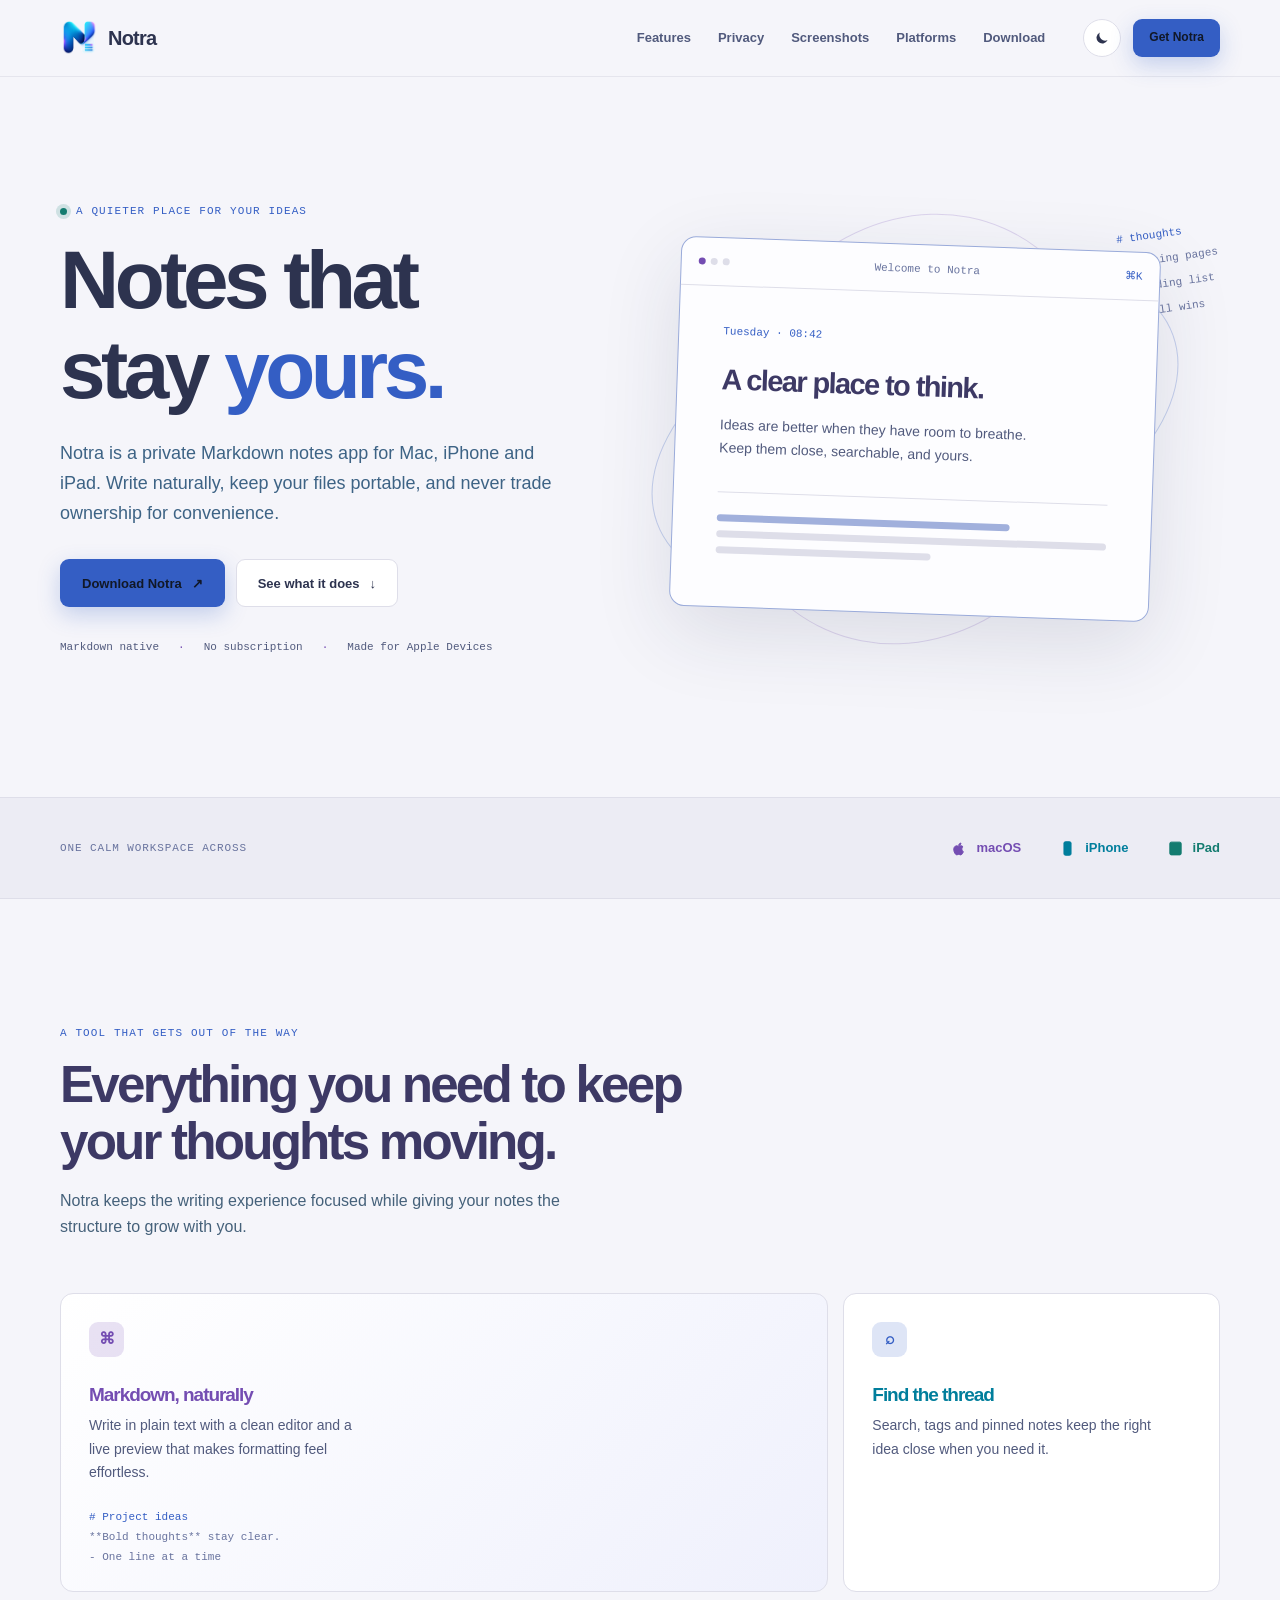
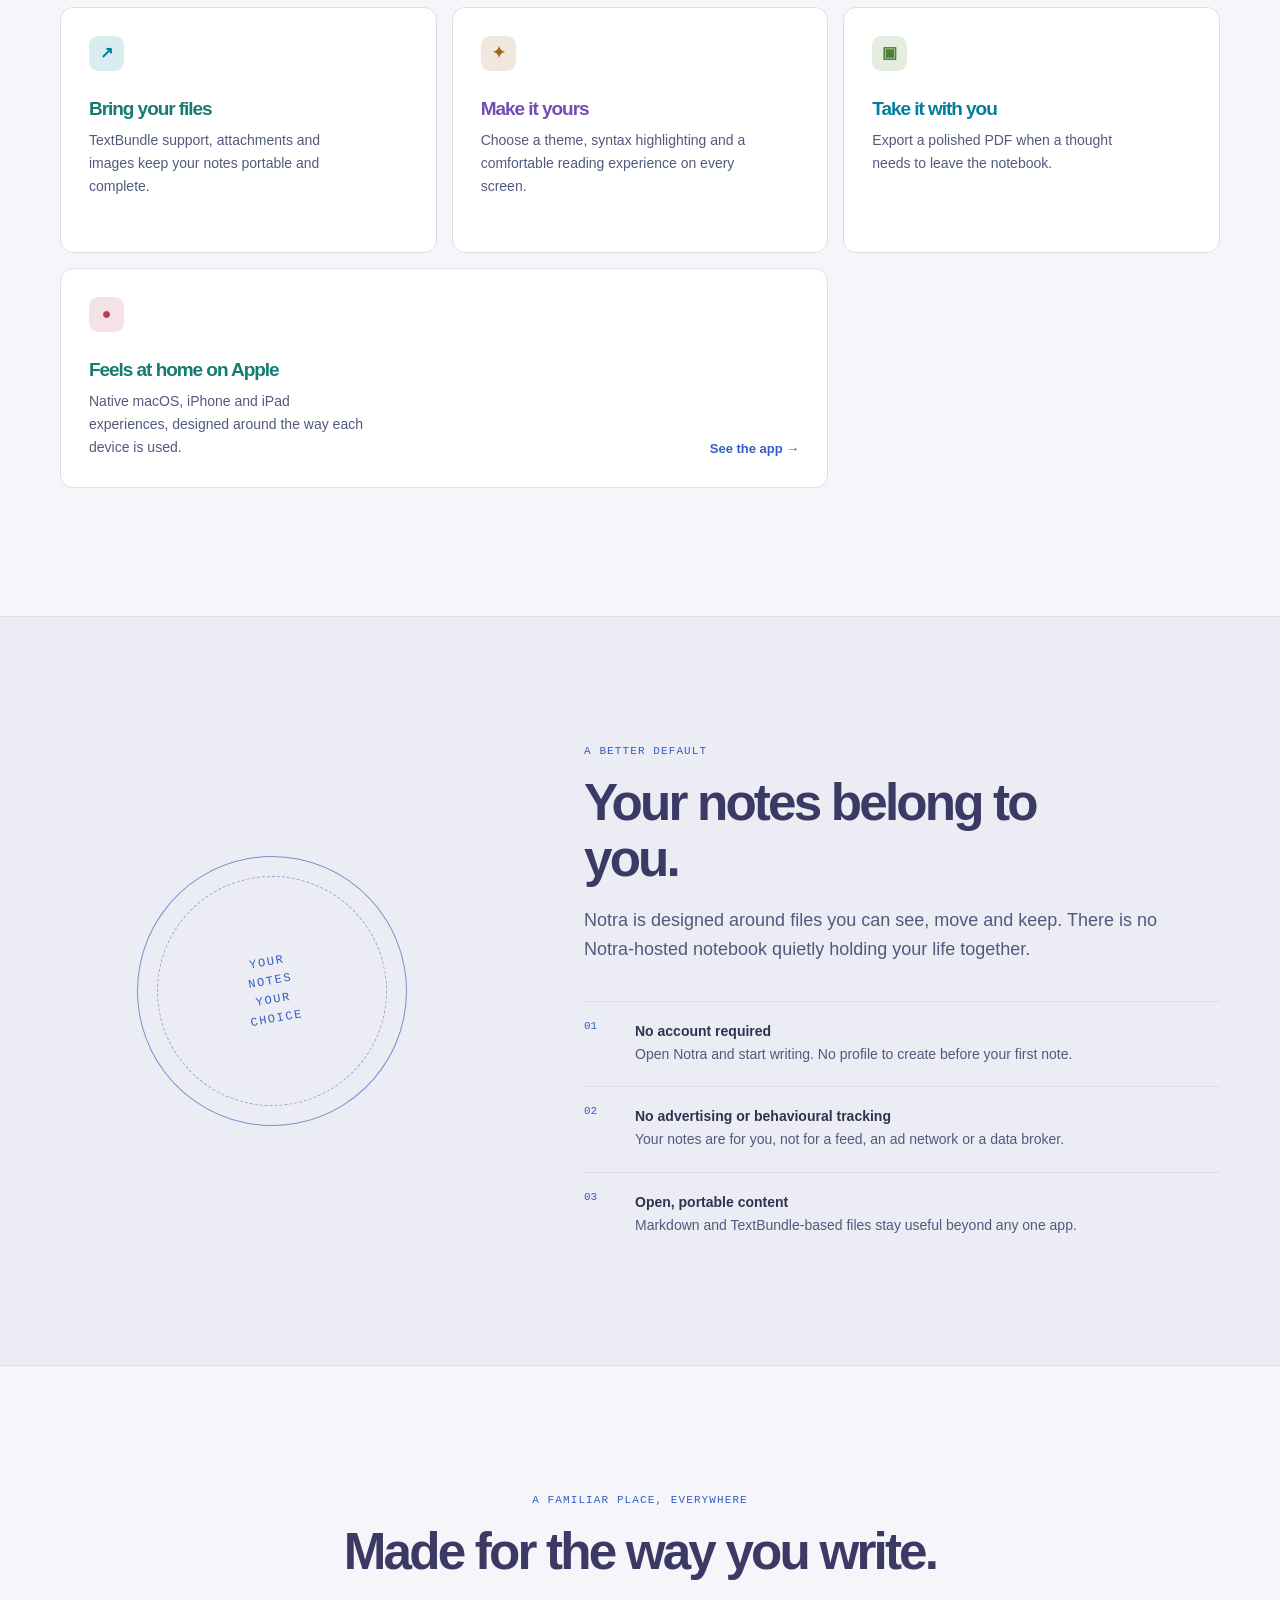
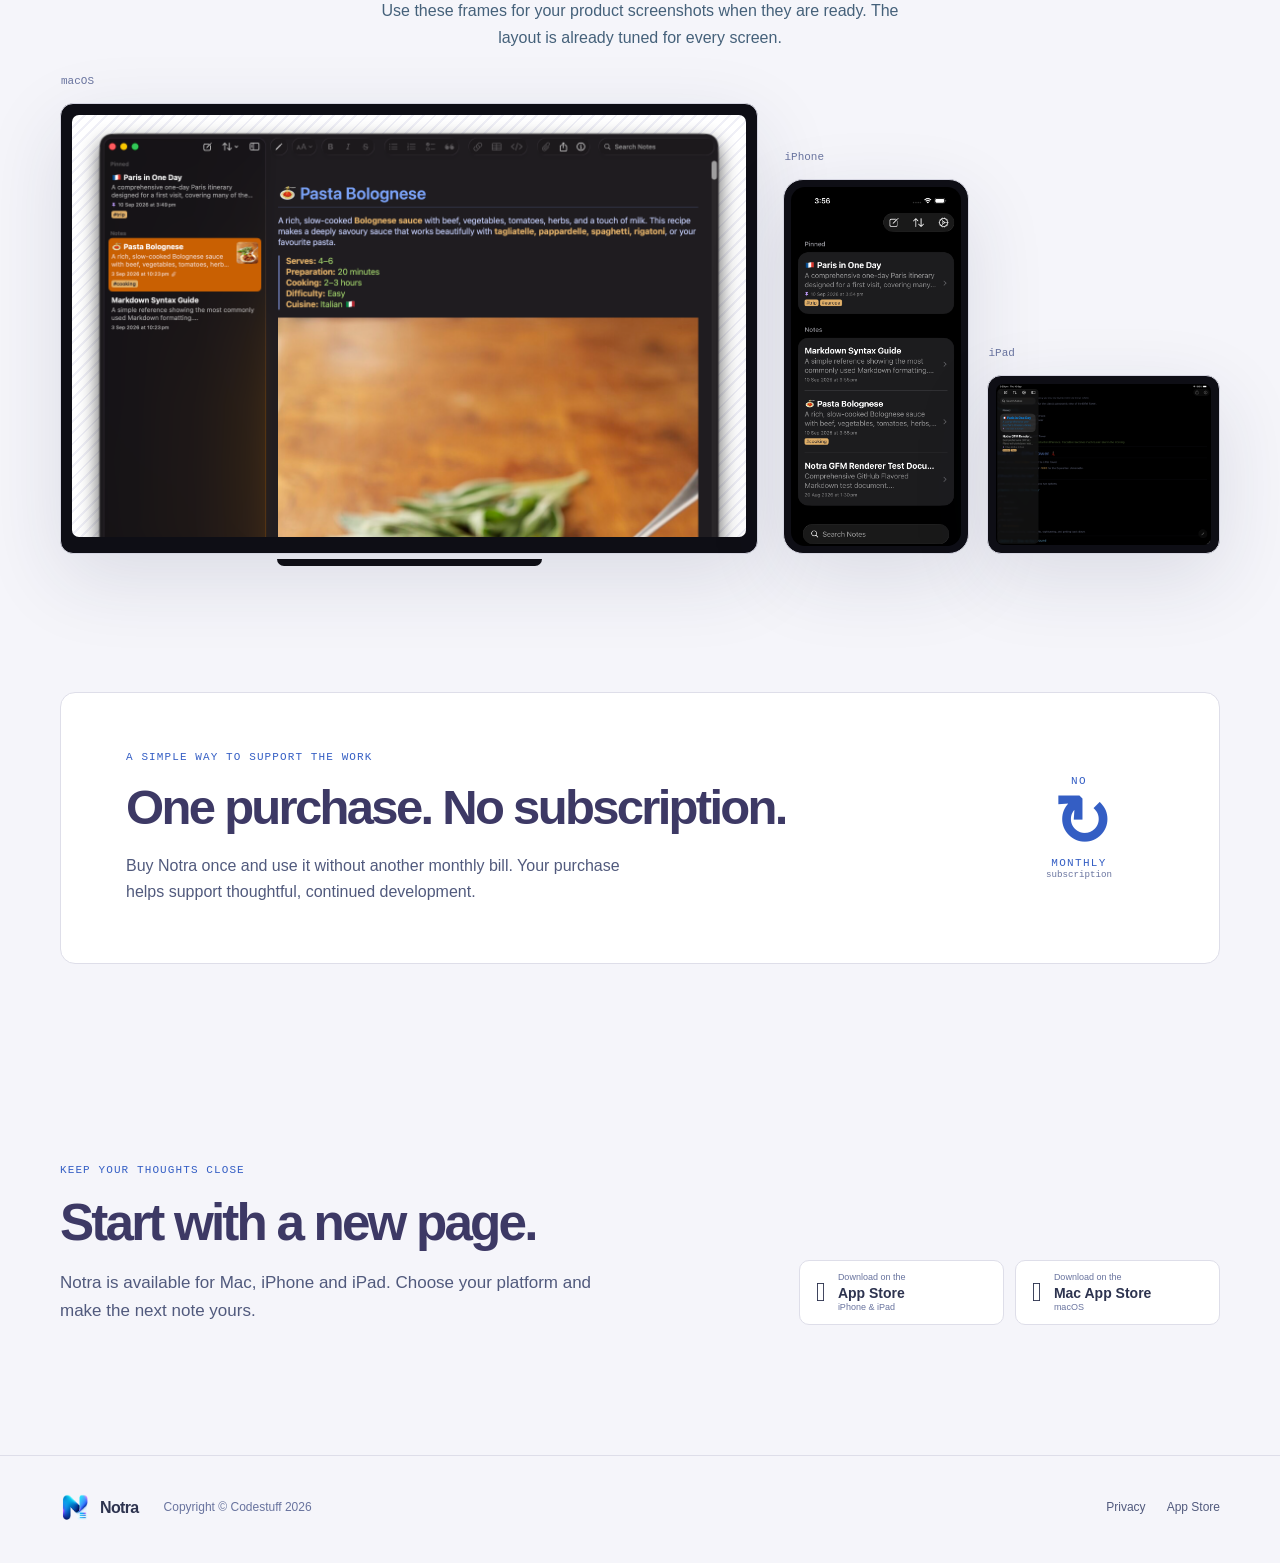
==== docs/index.html @ 9e686428 "docs: rename landing page directory to docs - move the static landing page from notra-app-landing-pa" ====
<!doctype html>
<html lang="en" data-theme="dark">
<head>
  <meta charset="utf-8">
  <meta name="viewport" content="width=device-width, initial-scale=1">
  <meta name="description" content="Notra is a private Markdown notes app for Mac, iPhone and iPad. Your notes stay yours.">
  <meta name="theme-color" content="#16161f">
  <title>Notra — Notes that stay yours</title>
  <script>
    (() => {
      const savedTheme = localStorage.getItem('notra-theme');
      const systemTheme = window.matchMedia('(prefers-color-scheme: light)').matches ? 'light' : 'dark';
      document.documentElement.dataset.theme = savedTheme || systemTheme;
    })();
  </script>
  <link rel="stylesheet" href="styles.css">
</head>
<body>
  <a class="skip-link" href="#main-content">Skip to content</a>
  <header class="site-header">
    <div class="container header-inner">
      <a class="brand" href="#top" aria-label="Notra home">
        <img src="assets/icons/notra-logo.png" alt="" width="38" height="38">
        <span>Notra</span>
      </a>
      <nav class="desktop-nav" aria-label="Primary navigation">
        <a href="#features">Features</a>
        <a href="#privacy">Privacy</a>
        <a href="#screenshots">Screenshots</a>
        <a href="#platforms">Platforms</a>
        <a href="#download">Download</a>
      </nav>
      <div class="header-actions">
        <button class="theme-toggle" type="button" aria-label="Switch to light theme" aria-pressed="false">
          <svg class="theme-icon sun-icon" aria-hidden="true" viewBox="0 0 24 24"><circle cx="12" cy="12" r="4"></circle><path d="M12 2v2m0 16v2M4.93 4.93l1.42 1.42m11.3 11.3 1.42 1.42M2 12h2m16 0h2M4.93 19.07l1.42-1.42m11.3-11.3 1.42-1.42"></path></svg>
          <svg class="theme-icon moon-icon" aria-hidden="true" viewBox="0 0 24 24"><path d="M20.4 15.1A8.7 8.7 0 0 1 8.9 3.6 8.7 8.7 0 1 0 20.4 15.1Z"></path></svg>
          <span class="sr-only">Theme</span>
        </button>
        <a class="button button-small button-primary header-download" href="#download">Get Notra</a>
        <button class="menu-toggle" type="button" aria-label="Open navigation" aria-expanded="false" aria-controls="mobile-nav"><span></span><span></span><span></span></button>
      </div>
    </div>
    <nav id="mobile-nav" class="mobile-nav" aria-label="Mobile navigation" hidden>
      <a href="#features">Features</a><a href="#privacy">Privacy</a><a href="#screenshots">Screenshots</a><a href="#platforms">Platforms</a><a href="#download">Download</a>
    </nav>
  </header>

  <main id="main-content">
    <section id="top" class="hero section-shell">
      <div class="container hero-grid">
        <div class="hero-copy">
          <p class="eyebrow"><span class="eyebrow-dot"></span> A quieter place for your ideas</p>
          <h1>Notes that stay <span class="accent-text">yours.</span></h1>
          <p class="hero-lede">Notra is a private Markdown notes app for Mac, iPhone and iPad. Write naturally, keep your files portable, and never trade ownership for convenience.</p>
          <div class="hero-actions">
            <a class="button button-primary" href="#download">Download Notra <span aria-hidden="true">↗</span></a>
            <a class="button button-quiet" href="#features">See what it does <span aria-hidden="true">↓</span></a>
          </div>
          <div class="hero-meta" aria-label="Notra highlights"><span><strong>Markdown native</strong></span><span><strong>No subscription</strong></span><span><strong>Made for Apple Devices</strong></span></div>
        </div>
        <div class="hero-art" aria-label="Notra app preview illustration" role="img">
          <div class="code-rail"><span># thoughts</span><span>- morning pages</span><span>- reading list</span><span>- small wins</span></div>
          <div class="note-window">
            <div class="window-bar"><span class="window-dots"><i></i><i></i><i></i></span><span class="window-title">Welcome to Notra</span><span class="window-action">⌘K</span></div>
            <div class="note-body"><p class="note-kicker">Tuesday · 08:42</p><h2>A clear place to think.</h2><p>Ideas are better when they have room to breathe. Keep them close, searchable, and yours.</p><div class="note-rule"></div><div class="note-lines"><span></span><span></span><span></span></div></div>
          </div>
          <div class="hero-orbit orbit-one"></div><div class="hero-orbit orbit-two"></div>
        </div>
      </div>
    </section>

    <section id="platforms" class="platform-strip">
      <div class="container platform-inner"><p>One calm workspace across</p><div class="platforms-list"><span><svg aria-hidden="true" viewBox="0 0 24 24"><path d="M16.7 12.8c0-2 1.6-3 1.7-3.1a3.8 3.8 0 0 0-3-1.6c-1.3-.1-2.5.8-3.2.8-.7 0-1.7-.8-2.8-.8A4.2 4.2 0 0 0 6 10.3c-1.5 2.6-.4 6.5 1 8.6.7 1 1.5 2.1 2.6 2.1 1 0 1.4-.7 2.7-.7s1.7.7 2.8.7c1.2 0 1.9-1 2.6-2.1.8-1.2 1.2-2.4 1.2-2.5-.1 0-2.2-.9-2.2-3.6ZM14.6 6.7a3.3 3.3 0 0 0 .8-2.4 3.5 3.5 0 0 0-2.3 1.2c-.5.6-.9 1.5-.8 2.4.9.1 1.8-.4 2.3-1.2Z"></path></svg> macOS</span><span><svg aria-hidden="true" viewBox="0 0 24 24"><rect x="7" y="2.5" width="10" height="19" rx="2"></rect><path d="M10 18.5h4"></path></svg> iPhone</span><span><svg aria-hidden="true" viewBox="0 0 24 24"><rect x="4" y="3" width="16" height="18" rx="2"></rect><path d="M10 18.2h4"></path></svg> iPad</span></div></div>
    </section>

    <section id="features" class="section-shell features-section"><div class="container"><div class="section-heading"><p class="eyebrow">A tool that gets out of the way</p><h2>Everything you need to keep your thoughts moving.</h2><p>Notra keeps the writing experience focused while giving your notes the structure to grow with you.</p></div><div class="feature-grid">
      <article class="feature-card feature-card-large"><div class="feature-icon icon-violet">⌘</div><h3>Markdown, naturally</h3><p>Write in plain text with a clean editor and a live preview that makes formatting feel effortless.</p><div class="mini-markdown"><span># Project ideas</span><span>**Bold thoughts** stay clear.</span><span>- One line at a time</span></div></article>
      <article class="feature-card"><div class="feature-icon icon-blue">⌕</div><h3>Find the thread</h3><p>Search, tags and pinned notes keep the right idea close when you need it.</p></article>
      <article class="feature-card"><div class="feature-icon icon-cyan">↗</div><h3>Bring your files</h3><p>TextBundle support, attachments and images keep your notes portable and complete.</p></article>
      <article class="feature-card"><div class="feature-icon icon-amber">✦</div><h3>Make it yours</h3><p>Choose a theme, syntax highlighting and a comfortable reading experience on every screen.</p></article>
      <article class="feature-card"><div class="feature-icon icon-green">▣</div><h3>Take it with you</h3><p>Export a polished PDF when a thought needs to leave the notebook.</p></article>
      <article class="feature-card feature-card-wide"><div><div class="feature-icon icon-pink">●</div><h3>Feels at home on Apple</h3><p>Native macOS, iPhone and iPad experiences, designed around the way each device is used.</p></div><a href="#screenshots" class="text-link">See the app <span aria-hidden="true">→</span></a></article>
    </div></div></section>

    <section id="privacy" class="section-shell privacy-section"><div class="container privacy-grid"><div class="privacy-seal" aria-hidden="true"><div class="seal-ring"></div><span>YOUR<br>NOTES<br>YOUR<br>CHOICE</span></div><div class="privacy-copy"><p class="eyebrow">A better default</p><h2>Your notes belong to you.</h2><p class="privacy-lede">Notra is designed around files you can see, move and keep. There is no Notra-hosted notebook quietly holding your life together.</p><div class="privacy-points"><div><span>01</span><p><strong>No account required</strong><br>Open Notra and start writing. No profile to create before your first note.</p></div><div><span>02</span><p><strong>No advertising or behavioural tracking</strong><br>Your notes are for you, not for a feed, an ad network or a data broker.</p></div><div><span>03</span><p><strong>Open, portable content</strong><br>Markdown and TextBundle-based files stay useful beyond any one app.</p></div></div></div></div></section>

    <section id="screenshots" class="section-shell screenshots-section"><div class="container"><div class="section-heading screenshots-heading"><p class="eyebrow">A familiar place, everywhere</p><h2>Made for the way you write.</h2><p>Use these frames for your product screenshots when they are ready. The layout is already tuned for every screen.</p></div><div class="device-showcase"><div class="device-frame mac-frame"><div class="device-label">macOS</div><div class="device-screen screenshot-placeholder"><img src="assets/screenshots/notra-macos.png" alt="Notra on macOS" onerror="this.hidden=true; this.nextElementSibling.hidden=false"><div class="placeholder-content"><span class="placeholder-window">⌘</span><strong>macOS screenshot</strong><small>Drop <code>notra-macos.png</code> into<br><code>assets/screenshots/</code></small></div></div><div class="device-base"></div></div><div class="mobile-devices"><div class="device-frame phone-frame"><div class="device-label">iPhone</div><div class="device-screen screenshot-placeholder"><img src="assets/screenshots/notra-iphone.png" alt="Notra on iPhone" onerror="this.hidden=true; this.nextElementSibling.hidden=false"><div class="placeholder-content"><span class="placeholder-window">N</span><strong>iPhone screenshot</strong><small>Drop the image into<br><code>assets/screenshots/</code></small></div></div></div><div class="device-frame tablet-frame"><div class="device-label">iPad</div><div class="device-screen screenshot-placeholder"><img src="assets/screenshots/notra-ipad.png" alt="Notra on iPad" onerror="this.hidden=true; this.nextElementSibling.hidden=false"><div class="placeholder-content"><span class="placeholder-window">N</span><strong>iPad screenshot</strong><small>Drop the image into<br><code>assets/screenshots/</code></small></div></div></div></div></div></div></section>

    <section class="section-shell pricing-section"><div class="container pricing-card"><div><p class="eyebrow">A simple way to support the work</p><h2>One purchase. No subscription.</h2><p>Buy Notra once and use it without another monthly bill. Your purchase helps support thoughtful, continued development.</p></div><div class="price-mark"><span>NO</span><strong>↻</strong><span>MONTHLY</span><small>subscription</small></div></div></section>

    <section id="download" class="section-shell download-section"><div class="container download-inner"><div class="download-copy"><p class="eyebrow">Keep your thoughts close</p><h2>Start with a new page.</h2><p>Notra is available for Mac, iPhone and iPad. Choose your platform and make the next note yours.</p></div><div class="store-buttons"><a class="store-button" href="IOS_APP_STORE_URL" aria-label="Download Notra for iPhone and iPad"><span class="store-glyph"></span><span><small>Download on the</small><strong>App Store</strong><em>iPhone &amp; iPad</em></span></a><a class="store-button" href="MAC_APP_STORE_URL" aria-label="Download Notra for Mac"><span class="store-glyph"></span><span><small>Download on the</small><strong>Mac App Store</strong><em>macOS</em></span></a></div></div></section>
  </main>
  <footer class="site-footer"><div class="container footer-inner"><a class="brand" href="#top"><img src="assets/icons/notra-logo.png" alt="" width="30" height="30"><span>Notra</span></a><p>Copyright © Codestuff 2026</p><div class="footer-links"><a href="privacy.html">Privacy</a><a href="IOS_APP_STORE_URL">App Store</a></div></div></footer>
  <script src="script.js"></script>
</body>
</html>
---- docs/styles.css ----
:root { color-scheme: dark; --bg: #16161f; --bg-deep: #101018; --surface: #1d1d29; --surface-raised: #242433; --text: #c0caf5; --muted: #a9b1d6; --faint: #565f89; --border: #323245; --accent: #7aa2f7; --accent-strong: #bb9af7; --accent-soft: #242b46; --cyan: #7dcfff; --teal: #73daca; --green: #9ece6a; --amber: #e0af68; --pink: #f7768e; --orange: #ff9e64; --shadow: 0 24px 80px rgba(0,0,0,.25); --max: 1160px; }
[data-theme="light"] { color-scheme: light; --bg: #f5f5fa; --bg-deep: #ececf4; --surface: #fff; --surface-raised: #f0f0f7; --text: #2d334f; --muted: #515a7d; --faint: #68739e; --border: #dedee9; --accent: #345ec4; --accent-strong: #744db2; --accent-soft: #e8eafb; --cyan: #007e9c; --teal: #147c70; --green: #4f7f31; --amber: #9b6718; --pink: #ba3d5c; --orange: #b25c20; --shadow: 0 24px 80px rgba(35,38,70,.12); }
* { box-sizing: border-box; } html { scroll-behavior: smooth; } body { margin: 0; background: var(--bg); color: var(--text); font: 16px/1.65 Manrope, -apple-system, BlinkMacSystemFont, "Segoe UI", sans-serif; } a { color: inherit; text-decoration: none; } button, a { -webkit-tap-highlight-color: transparent; } button { font: inherit; } .container { width: min(100% - 48px, var(--max)); margin-inline: auto; } .sr-only { position: absolute; width: 1px; height: 1px; padding: 0; margin: -1px; overflow: hidden; clip: rect(0,0,0,0); white-space: nowrap; border: 0; } .skip-link { position: fixed; left: 16px; top: 12px; transform: translateY(-150%); z-index: 20; padding: 8px 14px; border-radius: 8px; background: var(--text); color: var(--bg); } .skip-link:focus { transform: none; }
.site-header { position: sticky; top: 0; z-index: 10; border-bottom: 1px solid color-mix(in srgb, var(--border) 70%, transparent); background: color-mix(in srgb, var(--bg) 88%, transparent); backdrop-filter: blur(18px); } .header-inner { min-height: 76px; display: flex; align-items: center; gap: 38px; } .brand { display: inline-flex; align-items: center; gap: 10px; font-size: 20px; font-weight: 800; letter-spacing: -.04em; } .brand img { object-fit: contain; border-radius: 10px; } .desktop-nav { display: flex; align-items: center; gap: 27px; margin-left: auto; color: var(--muted); font-size: 13px; font-weight: 600; } .desktop-nav a, .footer-links a { transition: color .2s ease; } .desktop-nav a:hover, .footer-links a:hover, .text-link:hover { color: var(--accent); } .header-actions { display: flex; align-items: center; gap: 12px; } .theme-toggle { width: 38px; height: 38px; display: grid; place-items: center; border: 1px solid var(--border); border-radius: 50%; background: var(--surface); color: var(--text); cursor: pointer; } .theme-icon { width: 16px; height: 16px; fill: none; stroke: currentColor; stroke-width: 1.8; } .moon-icon { display: none; fill: currentColor; stroke: none; } [data-theme="light"] .sun-icon { display: none; } [data-theme="light"] .moon-icon { display: block; } .button { display: inline-flex; justify-content: center; align-items: center; gap: 10px; min-height: 48px; padding: 0 21px; border: 1px solid transparent; border-radius: 9px; font-size: 13px; font-weight: 800; transition: transform .2s ease, background .2s ease, border-color .2s ease; } .button:hover { transform: translateY(-2px); } .button-primary { background: var(--accent); color: #111827; box-shadow: 0 8px 22px color-mix(in srgb, var(--accent) 25%, transparent); } .button-primary:hover { background: color-mix(in srgb, var(--accent) 84%, white); } .button-quiet { border-color: var(--border); color: var(--text); background: var(--surface); } .button-small { min-height: 38px; padding-inline: 15px; font-size: 12px; } .menu-toggle { display: none; width: 38px; height: 38px; padding: 8px; border: 1px solid var(--border); border-radius: 8px; background: var(--surface); color: var(--text); } .menu-toggle span { display: block; height: 1px; margin: 4px 0; background: currentColor; }
.section-shell { padding: 128px 0; } .hero { padding-top: 112px; overflow: hidden; } .hero-grid { display: grid; grid-template-columns: .9fr 1.1fr; gap: 52px; align-items: center; } .eyebrow { display: flex; align-items: center; gap: 9px; margin: 0 0 17px; color: var(--accent); font: 500 11px/1.2 "DM Mono", monospace; letter-spacing: .1em; text-transform: uppercase; } .eyebrow-dot { width: 7px; height: 7px; border-radius: 50%; background: var(--teal); box-shadow: 0 0 0 4px color-mix(in srgb, var(--teal) 17%, transparent); } h1, h2, h3, p { margin-top: 0; } h1, h2, h3 { letter-spacing: -.055em; line-height: 1.1; } h1 { max-width: 590px; margin-bottom: 24px; color: var(--text); font-size: clamp(50px, 6.4vw, 84px); font-weight: 800; } h2 { margin-bottom: 18px; color: color-mix(in srgb, var(--text) 78%, var(--accent-strong)); font-size: clamp(34px, 4vw, 56px); font-weight: 800; } h3 { margin-bottom: 9px; color: var(--text); font-size: 19px; } .accent-text { color: var(--accent); } .hero-lede { max-width: 550px; margin-bottom: 31px; color: color-mix(in srgb, var(--muted) 75%, var(--cyan)); font-size: 18px; } .hero-actions { display: flex; flex-wrap: wrap; gap: 11px; } .hero-meta { display: flex; flex-wrap: wrap; gap: 19px; margin-top: 34px; color: var(--faint); font: 11px "DM Mono", monospace; } .hero-meta span:not(:last-child)::after { content: "·"; margin-left: 19px; color: var(--accent-strong); } .hero-meta strong { color: var(--muted); font-weight: 500; }
.hero-art { min-height: 480px; position: relative; display: grid; place-items: center; } .note-window { position: relative; z-index: 2; width: min(100%, 480px); border: 1px solid color-mix(in srgb, var(--accent) 40%, var(--border)); border-radius: 15px; background: color-mix(in srgb, var(--surface) 92%, var(--accent-soft)); box-shadow: var(--shadow); transform: rotate(2deg); } .window-bar { height: 48px; display: flex; align-items: center; justify-content: space-between; padding: 0 17px; border-bottom: 1px solid var(--border); color: var(--faint); font: 11px "DM Mono", monospace; } .window-dots { display: flex; gap: 5px; } .window-dots i { width: 7px; height: 7px; border-radius: 50%; background: var(--border); } .window-dots i:first-child { background: var(--accent-strong); }.window-action { color: var(--accent); } .note-body { min-height: 320px; padding: 39px 44px; } .note-kicker { margin-bottom: 27px; color: var(--accent); font: 11px "DM Mono", monospace; } .note-body h2 { margin-bottom: 17px; font-size: 29px; } .note-body p:not(.note-kicker) { max-width: 310px; color: var(--muted); font-size: 14px; } .note-rule { width: 100%; height: 1px; margin: 32px 0 22px; background: var(--border); } .note-lines { display: grid; gap: 9px; }.note-lines span { display: block; height: 7px; border-radius: 99px; background: var(--border); }.note-lines span:first-child { width: 75%; background: color-mix(in srgb, var(--accent) 36%, var(--border)); }.note-lines span:last-child { width: 55%; }.code-rail { position: absolute; top: 38px; right: 0; display: grid; gap: 13px; color: var(--faint); font: 11px "DM Mono", monospace; transform: rotate(-8deg); }.code-rail span:first-child { color: var(--accent); }.hero-orbit { position: absolute; border: 1px solid var(--border); border-radius: 50%; }.orbit-one { width: 550px; height: 300px; transform: rotate(-20deg); border-color: color-mix(in srgb, var(--accent) 26%, transparent); }.orbit-two { width: 380px; height: 440px; transform: rotate(24deg); border-color: color-mix(in srgb, var(--accent-strong) 20%, transparent); }
.platform-strip { border-block: 1px solid var(--border); background: var(--bg-deep); }.platform-inner { min-height: 100px; display: flex; align-items: center; justify-content: space-between; gap: 30px; }.platform-inner > p { margin: 0; color: var(--faint); font: 11px "DM Mono", monospace; text-transform: uppercase; letter-spacing: .08em; }.platforms-list { display: flex; flex-wrap: wrap; gap: 38px; color: var(--muted); font-size: 13px; font-weight: 700; }.platforms-list span { display: inline-flex; align-items: center; gap: 9px; }.platforms-list span:nth-child(1) { color: var(--accent-strong); }.platforms-list span:nth-child(2) { color: var(--cyan); }.platforms-list span:nth-child(3) { color: var(--teal); }.platforms-list svg { width: 17px; height: 17px; fill: currentColor; stroke: currentColor; stroke-width: 1.4; }
.section-heading { max-width: 680px; margin-bottom: 52px; }.section-heading > p:last-child { max-width: 530px; margin-bottom: 0; color: color-mix(in srgb, var(--muted) 80%, var(--teal)); font-size: 16px; }.feature-grid { display: grid; grid-template-columns: repeat(3, 1fr); gap: 15px; }.feature-card { min-height: 246px; padding: 28px; border: 1px solid var(--border); border-radius: 13px; background: var(--surface); }.feature-card p { max-width: 280px; margin-bottom: 0; color: var(--muted); font-size: 14px; }.feature-card h3 { color: var(--accent-strong); }.feature-card:nth-child(3n + 2) h3 { color: var(--cyan); }.feature-card:nth-child(3n) h3 { color: var(--teal); }.feature-card-large { grid-column: span 2; background: linear-gradient(135deg, var(--surface), color-mix(in srgb, var(--accent-soft) 70%, var(--surface))); }.feature-card-wide { grid-column: span 2; min-height: 180px; display: flex; align-items: flex-end; justify-content: space-between; gap: 20px; }.feature-icon { width: 35px; height: 35px; display: grid; place-items: center; margin-bottom: 28px; border-radius: 9px; font-weight: 800; }.icon-violet { background: color-mix(in srgb, var(--accent-strong) 16%, transparent); color: var(--accent-strong); }.icon-blue { background: color-mix(in srgb, var(--accent) 16%, transparent); color: var(--accent); }.icon-cyan { background: color-mix(in srgb, var(--cyan) 15%, transparent); color: var(--cyan); }.icon-amber { background: color-mix(in srgb, var(--amber) 15%, transparent); color: var(--amber); }.icon-green { background: color-mix(in srgb, var(--green) 15%, transparent); color: var(--green); }.icon-pink { background: color-mix(in srgb, var(--pink) 15%, transparent); color: var(--pink); }.mini-markdown { display: grid; gap: 8px; margin-top: 27px; color: var(--faint); font: 11px "DM Mono", monospace; }.mini-markdown span:first-child { color: var(--accent); }.text-link { color: var(--accent); font-size: 13px; font-weight: 800; white-space: nowrap; }
.privacy-section { background: var(--bg-deep); border-block: 1px solid var(--border); }.privacy-grid { display: grid; grid-template-columns: .8fr 1.2fr; gap: 100px; align-items: center; }.privacy-seal { width: 270px; height: 270px; position: relative; display: grid; place-items: center; margin-inline: auto; border: 1px solid color-mix(in srgb, var(--accent) 60%, var(--border)); border-radius: 50%; color: var(--accent); text-align: center; font: 500 12px/1.6 "DM Mono", monospace; letter-spacing: .14em; transform: rotate(-10deg); }.seal-ring { position: absolute; inset: 19px; border: 1px dashed color-mix(in srgb, var(--accent) 50%, transparent); border-radius: 50%; }.privacy-copy h2 { max-width: 520px; }.privacy-lede { max-width: 600px; margin-bottom: 36px; color: var(--muted); font-size: 18px; }.privacy-points { display: grid; gap: 20px; }.privacy-points > div { display: grid; grid-template-columns: 36px 1fr; gap: 15px; padding-top: 18px; border-top: 1px solid var(--border); }.privacy-points span { color: var(--accent); font: 11px "DM Mono", monospace; }.privacy-points p { margin: 0; color: var(--muted); font-size: 14px; }.privacy-points strong { color: var(--text); }
.screenshots-heading { margin-inline: auto; text-align: center; }.screenshots-heading .eyebrow { justify-content: center; }.screenshots-heading > p:last-child { margin-inline: auto; }.device-showcase { display: grid; grid-template-columns: 1.6fr 1fr; gap: 25px; align-items: end; }.device-frame { position: relative; padding: 9px; border: 1px solid color-mix(in srgb, var(--border) 95%, var(--text)); background: #0e0e15; box-shadow: var(--shadow); }.mac-frame { padding: 11px 11px 16px; border-radius: 13px; }.device-screen { overflow: hidden; background: var(--surface); }.mac-frame .device-screen { aspect-ratio: 16 / 10; border-radius: 7px; }.device-label { position: absolute; top: -29px; left: 0; color: var(--faint); font: 11px "DM Mono", monospace; }.device-base { width: 38%; height: 7px; position: absolute; bottom: -13px; left: 31%; border-radius: 0 0 10px 10px; background: #0e0e15; }.mobile-devices { display: grid; grid-template-columns: .8fr 1fr; gap: 18px; align-items: end; }.phone-frame { width: 100%; border-radius: 20px; padding: 7px; }.phone-frame .device-screen { aspect-ratio: 9 / 19; border-radius: 14px; }.tablet-frame { border-radius: 14px; padding: 8px; }.tablet-frame .device-screen { aspect-ratio: 3 / 4; border-radius: 7px; }.screenshot-placeholder { position: relative; display: grid; place-items: center; background: repeating-linear-gradient(135deg, var(--surface-raised), var(--surface-raised) 2px, var(--surface) 2px, var(--surface) 8px); }.screenshot-placeholder img { width: 100%; height: 100%; object-fit: cover; }.placeholder-content { display: grid; gap: 6px; padding: 20px; color: var(--muted); text-align: center; }.placeholder-content[hidden] { display: none; }.placeholder-window { width: 38px; height: 38px; display: grid; place-items: center; margin: 0 auto 5px; border: 1px solid var(--border); border-radius: 10px; color: var(--accent); font-weight: 800; }.placeholder-content strong { color: var(--text); font-size: 12px; }.placeholder-content small { font: 10px/1.45 "DM Mono", monospace; }.placeholder-content code { color: var(--accent); }
.pricing-section { padding-top: 10px; }.pricing-card { display: flex; justify-content: space-between; align-items: center; gap: 50px; padding: 58px 65px; border: 1px solid var(--border); border-radius: 15px; background: var(--surface); }.pricing-card h2 { font-size: clamp(32px, 4vw, 49px); }.pricing-card p:last-child { max-width: 520px; margin-bottom: 0; color: var(--muted); }.price-mark { min-width: 150px; display: grid; place-items: center; color: var(--accent); font: 11px "DM Mono", monospace; letter-spacing: .12em; }.price-mark strong { font: 800 70px Manrope, sans-serif; line-height: 1; letter-spacing: -.1em; }.price-mark small { color: var(--faint); letter-spacing: 0; }.download-section { padding-top: 72px; padding-bottom: 130px; }.download-inner { display: flex; justify-content: space-between; align-items: end; gap: 50px; }.download-copy { max-width: 570px; }.download-copy p:last-child { margin-bottom: 0; color: var(--muted); font-size: 17px; }.store-buttons { display: flex; flex-wrap: wrap; gap: 11px; }.store-button { min-width: 205px; display: flex; align-items: center; gap: 12px; padding: 11px 16px; border: 1px solid var(--border); border-radius: 10px; background: var(--surface); transition: transform .2s ease, border-color .2s ease; }.store-button:hover { transform: translateY(-2px); border-color: var(--accent); }.store-glyph { font-size: 27px; line-height: 1; }.store-button span:last-child { display: grid; text-align: left; }.store-button small, .store-button em { color: var(--faint); font-size: 9px; font-style: normal; line-height: 1.25; }.store-button strong { font-size: 14px; line-height: 1.3; }
.site-footer { border-top: 1px solid var(--border); }.footer-inner { min-height: 104px; display: flex; align-items: center; gap: 25px; }.footer-inner .brand { font-size: 16px; }.footer-inner > p { margin: 0; color: var(--faint); font-size: 12px; }.footer-links { display: flex; gap: 21px; margin-left: auto; color: var(--muted); font-size: 12px; }
@media (max-width: 900px) { .desktop-nav, .header-download { display: none; }.menu-toggle { display: block; }.mobile-nav { display: grid; gap: 4px; padding: 13px 24px 20px; border-top: 1px solid var(--border); background: var(--bg); }.mobile-nav a { padding: 8px 0; color: var(--muted); font-weight: 700; }.hero-grid, .privacy-grid { grid-template-columns: 1fr; }.hero-copy { max-width: 650px; }.hero-art { min-height: 430px; }.privacy-seal { margin-bottom: 20px; }.device-showcase { grid-template-columns: 1fr; max-width: 760px; margin-inline: auto; }.mobile-devices { max-width: 560px; width: 82%; margin-inline: auto; }.download-inner { align-items: start; flex-direction: column; }.store-buttons { width: 100%; } }
@media (max-width: 640px) { .container { width: min(100% - 32px, var(--max)); }.section-shell { padding: 82px 0; }.hero { padding-top: 70px; }.hero-grid { gap: 20px; }.hero-art { min-height: 350px; transform: scale(.88); transform-origin: top center; margin-bottom: -44px; }.code-rail { display: none; }.note-body { padding: 30px 25px; }.hero-meta { gap: 11px; }.hero-meta span:not(:last-child)::after { margin-left: 11px; }.platform-inner { display: grid; gap: 14px; padding: 23px 0; }.platforms-list { justify-content: space-between; gap: 10px; }.feature-grid { grid-template-columns: 1fr; }.feature-card, .feature-card-large, .feature-card-wide { grid-column: auto; min-height: auto; }.feature-card-wide { display: block; }.feature-card-wide .text-link { display: inline-block; margin-top: 25px; }.privacy-grid { gap: 42px; }.privacy-seal { width: 220px; height: 220px; }.pricing-card { padding: 34px 25px; display: grid; gap: 30px; }.price-mark { justify-self: start; }.download-section { padding-bottom: 85px; }.store-buttons { display: grid; grid-template-columns: 1fr; }.store-button { width: 100%; }.footer-inner { padding: 23px 0; display: grid; gap: 15px; }.footer-links { margin-left: 0; }.mobile-devices { width: 100%; gap: 9px; } h1 { font-size: clamp(45px, 15vw, 66px); }.hero-lede { font-size: 16px; } }
@media (prefers-reduced-motion: reduce) { *, *::before, *::after { scroll-behavior: auto !important; transition-duration: .01ms !important; animation-duration: .01ms !important; } }

/* iPad screenshots use the familiar landscape tablet orientation. */
.tablet-frame .device-screen { aspect-ratio: 4 / 3; }
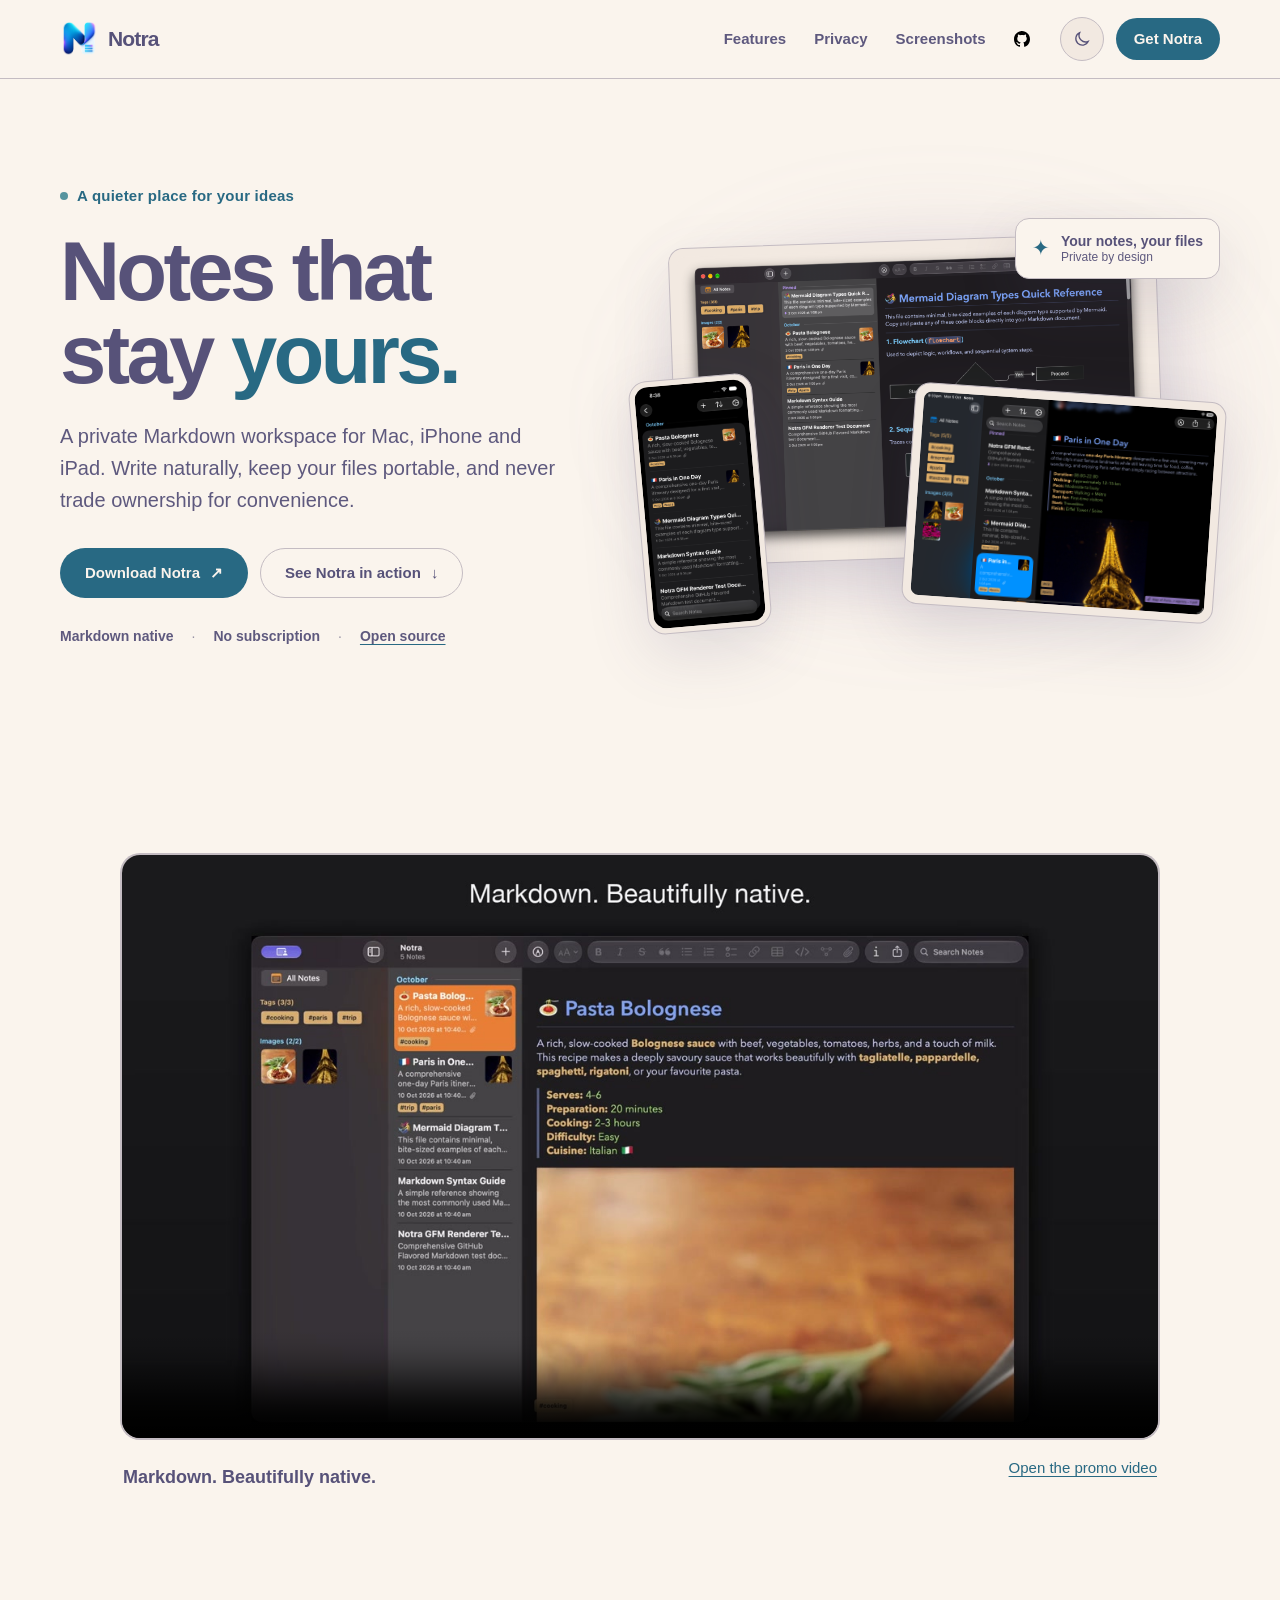
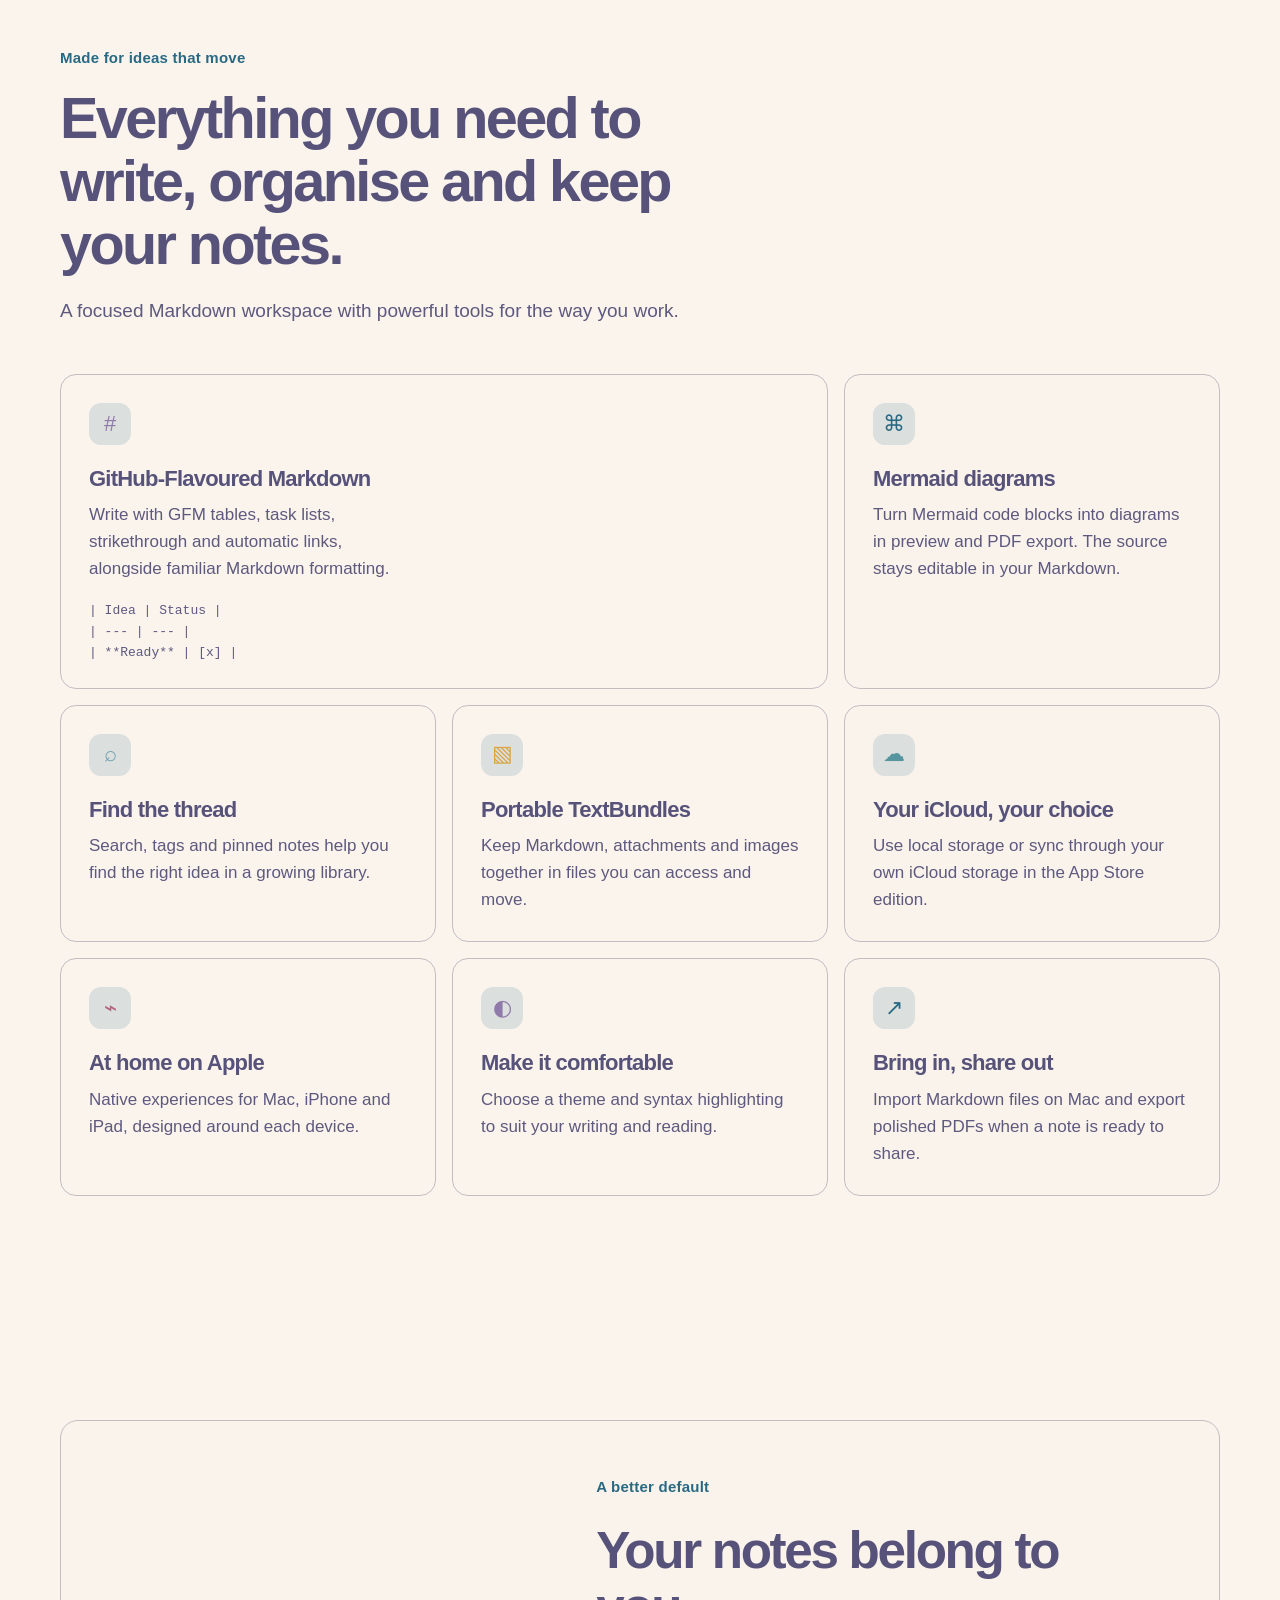
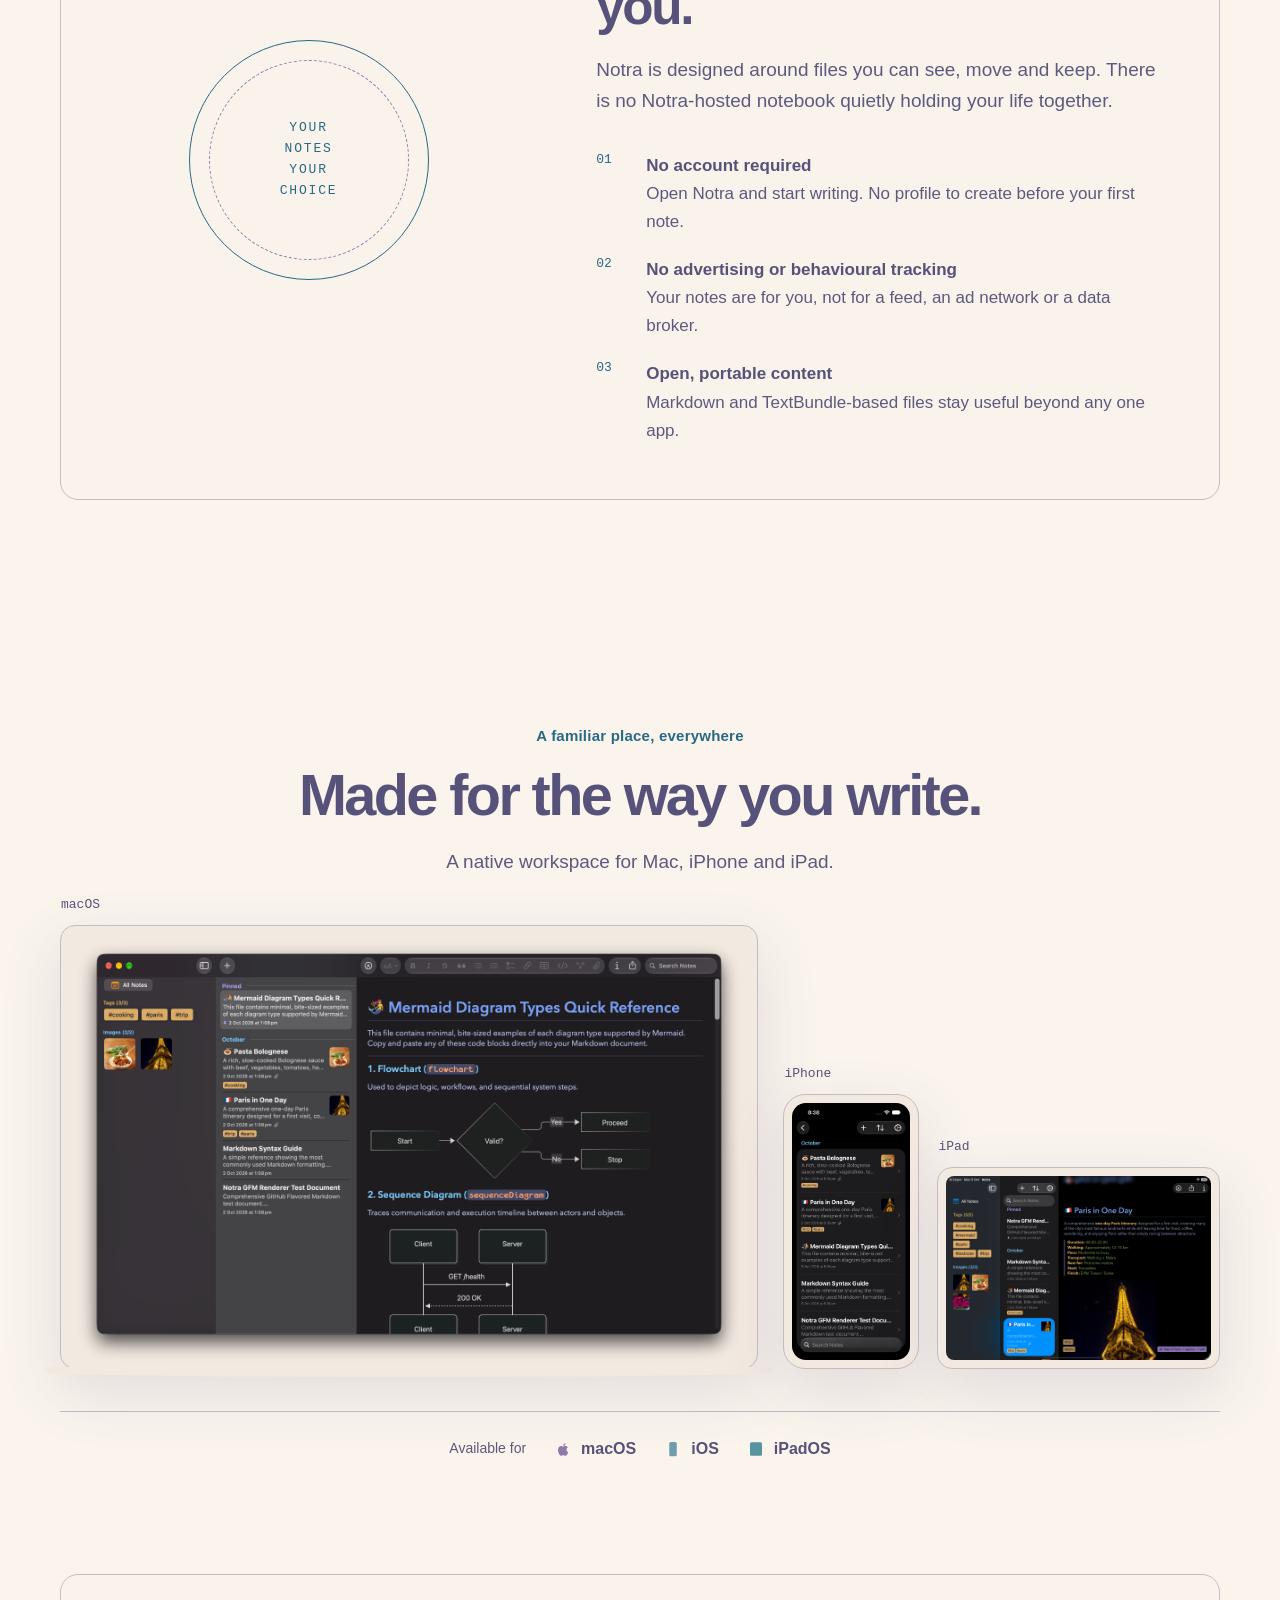
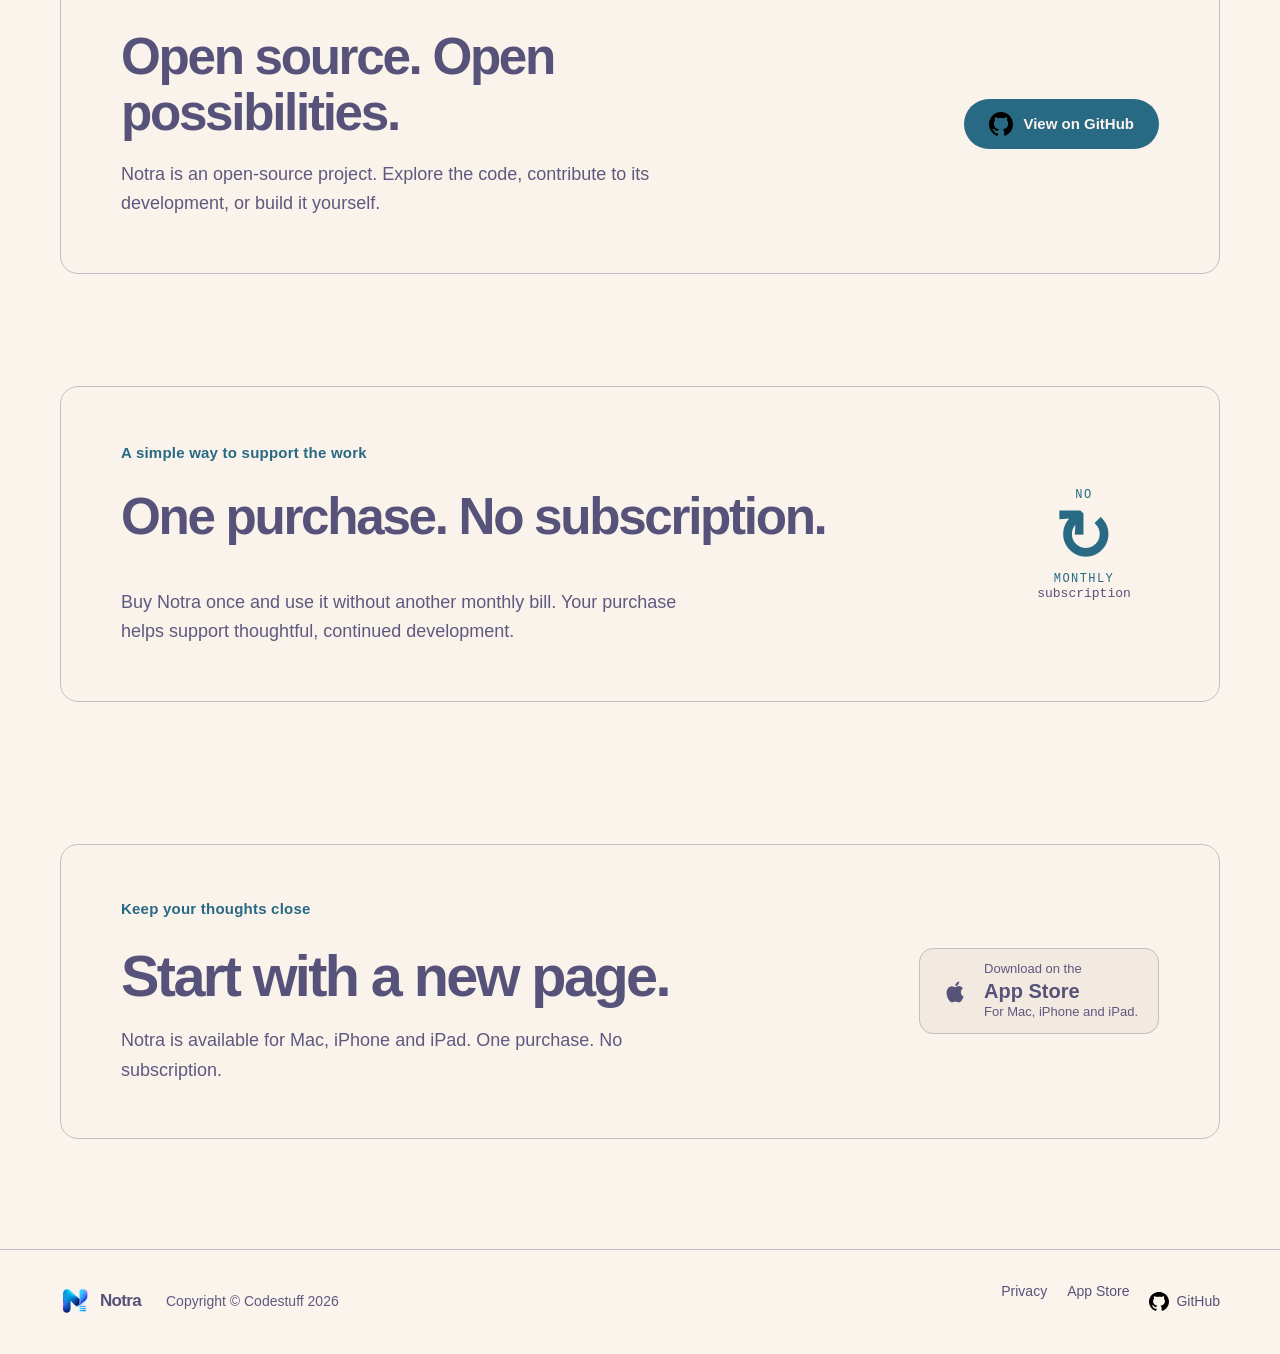
==== commit 1e8aab5b: "feat: redesign Notra website - replace the placeholder hero with real product screenshots and promo " ====
--- a/docs/index.html
+++ b/docs/index.html
@@ -4,93 +4,59 @@
   <meta charset="utf-8">
   <meta name="viewport" content="width=device-width, initial-scale=1">
   <meta name="description" content="Notra is a private Markdown notes app for Mac, iPhone and iPad. Your notes stay yours.">
-  <meta name="theme-color" content="#16161f">
+  <meta name="theme-color" content="#1a1b26">
   <title>Notra — Notes that stay yours</title>
-  <script>
-    (() => {
-      const savedTheme = localStorage.getItem('notra-theme');
-      const systemTheme = window.matchMedia('(prefers-color-scheme: light)').matches ? 'light' : 'dark';
-      document.documentElement.dataset.theme = savedTheme || systemTheme;
-    })();
-  </script>
+  <script>(() => { const savedTheme = localStorage.getItem('notra-theme'); const systemTheme = window.matchMedia('(prefers-color-scheme: light)').matches ? 'light' : 'dark'; document.documentElement.dataset.theme = savedTheme || systemTheme; })();</script>
   <link rel="stylesheet" href="styles.css">
 </head>
 <body>
   <a class="skip-link" href="#main-content">Skip to content</a>
-  <header class="site-header">
-    <div class="container header-inner">
-      <a class="brand" href="#top" aria-label="Notra home">
-        <img src="assets/icons/notra-logo.png" alt="" width="38" height="38">
-        <span>Notra</span>
-      </a>
-      <nav class="desktop-nav" aria-label="Primary navigation">
-        <a href="#features">Features</a>
-        <a href="#privacy">Privacy</a>
-        <a href="#screenshots">Screenshots</a>
-        <a href="#platforms">Platforms</a>
-        <a href="#download">Download</a>
-      </nav>
-      <div class="header-actions">
-        <button class="theme-toggle" type="button" aria-label="Switch to light theme" aria-pressed="false">
-          <svg class="theme-icon sun-icon" aria-hidden="true" viewBox="0 0 24 24"><circle cx="12" cy="12" r="4"></circle><path d="M12 2v2m0 16v2M4.93 4.93l1.42 1.42m11.3 11.3 1.42 1.42M2 12h2m16 0h2M4.93 19.07l1.42-1.42m11.3-11.3 1.42-1.42"></path></svg>
-          <svg class="theme-icon moon-icon" aria-hidden="true" viewBox="0 0 24 24"><path d="M20.4 15.1A8.7 8.7 0 0 1 8.9 3.6 8.7 8.7 0 1 0 20.4 15.1Z"></path></svg>
-          <span class="sr-only">Theme</span>
-        </button>
-        <a class="button button-small button-primary header-download" href="#download">Get Notra</a>
-        <button class="menu-toggle" type="button" aria-label="Open navigation" aria-expanded="false" aria-controls="mobile-nav"><span></span><span></span><span></span></button>
-      </div>
-    </div>
-    <nav id="mobile-nav" class="mobile-nav" aria-label="Mobile navigation" hidden>
-      <a href="#features">Features</a><a href="#privacy">Privacy</a><a href="#screenshots">Screenshots</a><a href="#platforms">Platforms</a><a href="#download">Download</a>
-    </nav>
-  </header>
-
+  <header class="site-header"><div class="container header-inner">
+    <a class="brand" href="#top" aria-label="Notra home"><img src="assets/icons/notra-logo.png" alt="" width="38" height="38"><span>Notra</span></a>
+    <nav class="desktop-nav" aria-label="Primary navigation"><a href="#features">Features</a><a href="#privacy">Privacy</a><a href="#screenshots">Screenshots</a><span class="github-button-host"></span></nav>
+    <div class="header-actions"><button class="theme-toggle" type="button" aria-label="Switch to light theme" aria-pressed="false"><svg class="theme-icon sun-icon" aria-hidden="true" viewBox="0 0 24 24"><circle cx="12" cy="12" r="4"></circle><path d="M12 2v2m0 16v2M4.93 4.93l1.42 1.42m11.3 11.3 1.42 1.42M2 12h2m16 0h2M4.93 19.07l1.42-1.42m11.3-11.3 1.42-1.42"></path></svg><svg class="theme-icon moon-icon" aria-hidden="true" viewBox="0 0 24 24"><path d="M20.4 15.1A8.7 8.7 0 0 1 8.9 3.6 8.7 8.7 0 1 0 20.4 15.1Z"></path></svg><span class="sr-only">Theme</span></button><a class="button button-small button-primary header-download" href="https://apps.apple.com/au/app/notra-markdown-notes/id6809414279">Get Notra</a><button class="menu-toggle" type="button" aria-label="Open navigation" aria-expanded="false" aria-controls="mobile-nav"><span></span><span></span><span></span></button></div>
+  </div><nav id="mobile-nav" class="mobile-nav" aria-label="Mobile navigation" hidden><a href="#features">Features</a><a href="#privacy">Privacy</a><a href="#screenshots">Screenshots</a><a href="#open-source">Open source</a><a href="#download">Download</a></nav></header>
   <main id="main-content">
-    <section id="top" class="hero section-shell">
-      <div class="container hero-grid">
-        <div class="hero-copy">
-          <p class="eyebrow"><span class="eyebrow-dot"></span> A quieter place for your ideas</p>
-          <h1>Notes that stay <span class="accent-text">yours.</span></h1>
-          <p class="hero-lede">Notra is a private Markdown notes app for Mac, iPhone and iPad. Write naturally, keep your files portable, and never trade ownership for convenience.</p>
-          <div class="hero-actions">
-            <a class="button button-primary" href="#download">Download Notra <span aria-hidden="true">↗</span></a>
-            <a class="button button-quiet" href="#features">See what it does <span aria-hidden="true">↓</span></a>
+    <section id="top" class="hero section-shell"><div class="container hero-grid"><div class="hero-copy"><p class="eyebrow"><span class="eyebrow-dot"></span> A quieter place for your ideas</p><h1>Notes that stay <span class="accent-text">yours.</span></h1><p class="hero-lede">A private Markdown workspace for Mac, iPhone and iPad. Write naturally, keep your files portable, and never trade ownership for convenience.</p><div class="hero-actions"><a class="button button-primary" href="https://apps.apple.com/au/app/notra-markdown-notes/id6809414279">Download Notra <span aria-hidden="true">↗</span></a><a class="button button-quiet" href="#demo">See Notra in action <span aria-hidden="true">↓</span></a></div><div class="hero-meta" aria-label="Notra highlights"><span><strong>Markdown native</strong></span><span><strong>No subscription</strong></span><span><a href="#open-source"><strong>Open source</strong></a></span></div></div><div class="hero-art" aria-label="Notra running on Mac, iPhone and iPad"><div class="hero-art-glow"></div><div class="hero-mac device-frame"><div class="device-screen"><img src="assets/screenshots/notra-macos.png" alt="Notra on Mac" width="3020" height="1924" fetchpriority="high"></div></div><div class="hero-tablet device-frame"><div class="device-screen"><img src="assets/screenshots/notra-ipad.png" alt="Notra on iPad" width="2360" height="1640"></div></div><div class="hero-phone device-frame"><div class="device-screen"><img src="assets/screenshots/notra-iphone.png" alt="Notra on iPhone" width="1206" height="2622"></div></div><div class="hero-note"><span class="hero-note-icon">✦</span><span><strong>Your notes, your files</strong><small>Private by design</small></span></div></div></div></section>
+    <section id="demo" class="section-shell demo-section"><div class="container"><figure class="promo-showcase"><div class="promo-frame"><video controls playsinline preload="metadata" width="1920" height="1080" poster="assets/video/notra-promo-poster.jpg" aria-label="Notra in action"><source src="assets/video/notra-promo.mp4" type="video/mp4">Your browser cannot play this video. <a href="assets/video/notra-promo.mp4">Open the promo video</a></video></div><figcaption><strong>Markdown. Beautifully native.</strong><a href="assets/video/notra-promo.mp4">Open the promo video</a></figcaption></figure></div></section>
+    <section id="features" class="section-shell features-section"><div class="container"><div class="section-heading"><p class="eyebrow">Made for ideas that move</p><h2>Everything you need to write, organise and keep your notes.</h2><p>A focused Markdown workspace with powerful tools for the way you work.</p></div><div class="feature-grid">
+      <article class="feature-card feature-card-large"><div class="feature-icon icon-violet">#</div><h3>GitHub-Flavoured Markdown</h3><p>Write with GFM tables, task lists, strikethrough and automatic links, alongside familiar Markdown formatting.</p><div class="mini-markdown"><span>| Idea | Status |</span><span>| --- | --- |</span><span>| **Ready** | [x] |</span></div></article>
+      <article class="feature-card"><div class="feature-icon icon-blue">⌘</div><h3>Mermaid diagrams</h3><p>Turn Mermaid code blocks into diagrams in preview and PDF export. The source stays editable in your Markdown.</p></article>
+      <article class="feature-card"><div class="feature-icon icon-cyan">⌕</div><h3>Find the thread</h3><p>Search, tags and pinned notes help you find the right idea in a growing library.</p></article>
+      <article class="feature-card"><div class="feature-icon icon-amber">▧</div><h3>Portable TextBundles</h3><p>Keep Markdown, attachments and images together in files you can access and move.</p></article>
+      <article class="feature-card"><div class="feature-icon icon-green">☁</div><h3>Your iCloud, your choice</h3><p>Use local storage or sync through your own iCloud storage in the App Store edition.</p></article>
+      <article class="feature-card"><div class="feature-icon icon-pink">⌁</div><h3>At home on Apple</h3><p>Native experiences for Mac, iPhone and iPad, designed around each device.</p></article>
+      <article class="feature-card"><div class="feature-icon icon-violet">◐</div><h3>Make it comfortable</h3><p>Choose a theme and syntax highlighting to suit your writing and reading.</p></article>
+      <article class="feature-card"><div class="feature-icon icon-blue">↗</div><h3>Bring in, share out</h3><p>Import Markdown files on Mac and export polished PDFs when a note is ready to share.</p></article>
+    </div></div></section>
+    <section id="privacy" class="section-shell privacy-section">
+      <div class="container">
+        <div class="privacy-panel">
+          <div class="privacy-grid">
+            <div class="privacy-seal" aria-hidden="true">
+              <div class="seal-ring"></div>
+              <span>YOUR<br>NOTES<br>YOUR<br>CHOICE</span>
+            </div>
+            <div class="privacy-copy">
+              <p class="eyebrow">A better default</p>
+              <h2>Your notes belong to you.</h2>
+              <p class="privacy-lede">Notra is designed around files you can see, move and keep. There is no Notra-hosted notebook quietly holding your life together.</p>
+              <div class="privacy-points">
+                <div><span>01</span><p><strong>No account required</strong><br>Open Notra and start writing. No profile to create before your first note.</p></div>
+                <div><span>02</span><p><strong>No advertising or behavioural tracking</strong><br>Your notes are for you, not for a feed, an ad network or a data broker.</p></div>
+                <div><span>03</span><p><strong>Open, portable content</strong><br>Markdown and TextBundle-based files stay useful beyond any one app.</p></div>
+              </div>
+            </div>
           </div>
-          <div class="hero-meta" aria-label="Notra highlights"><span><strong>Markdown native</strong></span><span><strong>No subscription</strong></span><span><strong>Made for Apple Devices</strong></span></div>
-        </div>
-        <div class="hero-art" aria-label="Notra app preview illustration" role="img">
-          <div class="code-rail"><span># thoughts</span><span>- morning pages</span><span>- reading list</span><span>- small wins</span></div>
-          <div class="note-window">
-            <div class="window-bar"><span class="window-dots"><i></i><i></i><i></i></span><span class="window-title">Welcome to Notra</span><span class="window-action">⌘K</span></div>
-            <div class="note-body"><p class="note-kicker">Tuesday · 08:42</p><h2>A clear place to think.</h2><p>Ideas are better when they have room to breathe. Keep them close, searchable, and yours.</p><div class="note-rule"></div><div class="note-lines"><span></span><span></span><span></span></div></div>
-          </div>
-          <div class="hero-orbit orbit-one"></div><div class="hero-orbit orbit-two"></div>
         </div>
       </div>
     </section>
-
-    <section id="platforms" class="platform-strip">
-      <div class="container platform-inner"><p>One calm workspace across</p><div class="platforms-list"><span><svg aria-hidden="true" viewBox="0 0 24 24"><path d="M16.7 12.8c0-2 1.6-3 1.7-3.1a3.8 3.8 0 0 0-3-1.6c-1.3-.1-2.5.8-3.2.8-.7 0-1.7-.8-2.8-.8A4.2 4.2 0 0 0 6 10.3c-1.5 2.6-.4 6.5 1 8.6.7 1 1.5 2.1 2.6 2.1 1 0 1.4-.7 2.7-.7s1.7.7 2.8.7c1.2 0 1.9-1 2.6-2.1.8-1.2 1.2-2.4 1.2-2.5-.1 0-2.2-.9-2.2-3.6ZM14.6 6.7a3.3 3.3 0 0 0 .8-2.4 3.5 3.5 0 0 0-2.3 1.2c-.5.6-.9 1.5-.8 2.4.9.1 1.8-.4 2.3-1.2Z"></path></svg> macOS</span><span><svg aria-hidden="true" viewBox="0 0 24 24"><rect x="7" y="2.5" width="10" height="19" rx="2"></rect><path d="M10 18.5h4"></path></svg> iPhone</span><span><svg aria-hidden="true" viewBox="0 0 24 24"><rect x="4" y="3" width="16" height="18" rx="2"></rect><path d="M10 18.2h4"></path></svg> iPad</span></div></div>
-    </section>
-
-    <section id="features" class="section-shell features-section"><div class="container"><div class="section-heading"><p class="eyebrow">A tool that gets out of the way</p><h2>Everything you need to keep your thoughts moving.</h2><p>Notra keeps the writing experience focused while giving your notes the structure to grow with you.</p></div><div class="feature-grid">
-      <article class="feature-card feature-card-large"><div class="feature-icon icon-violet">⌘</div><h3>Markdown, naturally</h3><p>Write in plain text with a clean editor and a live preview that makes formatting feel effortless.</p><div class="mini-markdown"><span># Project ideas</span><span>**Bold thoughts** stay clear.</span><span>- One line at a time</span></div></article>
-      <article class="feature-card"><div class="feature-icon icon-blue">⌕</div><h3>Find the thread</h3><p>Search, tags and pinned notes keep the right idea close when you need it.</p></article>
-      <article class="feature-card"><div class="feature-icon icon-cyan">↗</div><h3>Bring your files</h3><p>TextBundle support, attachments and images keep your notes portable and complete.</p></article>
-      <article class="feature-card"><div class="feature-icon icon-amber">✦</div><h3>Make it yours</h3><p>Choose a theme, syntax highlighting and a comfortable reading experience on every screen.</p></article>
-      <article class="feature-card"><div class="feature-icon icon-green">▣</div><h3>Take it with you</h3><p>Export a polished PDF when a thought needs to leave the notebook.</p></article>
-      <article class="feature-card feature-card-wide"><div><div class="feature-icon icon-pink">●</div><h3>Feels at home on Apple</h3><p>Native macOS, iPhone and iPad experiences, designed around the way each device is used.</p></div><a href="#screenshots" class="text-link">See the app <span aria-hidden="true">→</span></a></article>
-    </div></div></section>
-
-    <section id="privacy" class="section-shell privacy-section"><div class="container privacy-grid"><div class="privacy-seal" aria-hidden="true"><div class="seal-ring"></div><span>YOUR<br>NOTES<br>YOUR<br>CHOICE</span></div><div class="privacy-copy"><p class="eyebrow">A better default</p><h2>Your notes belong to you.</h2><p class="privacy-lede">Notra is designed around files you can see, move and keep. There is no Notra-hosted notebook quietly holding your life together.</p><div class="privacy-points"><div><span>01</span><p><strong>No account required</strong><br>Open Notra and start writing. No profile to create before your first note.</p></div><div><span>02</span><p><strong>No advertising or behavioural tracking</strong><br>Your notes are for you, not for a feed, an ad network or a data broker.</p></div><div><span>03</span><p><strong>Open, portable content</strong><br>Markdown and TextBundle-based files stay useful beyond any one app.</p></div></div></div></div></section>
-
-    <section id="screenshots" class="section-shell screenshots-section"><div class="container"><div class="section-heading screenshots-heading"><p class="eyebrow">A familiar place, everywhere</p><h2>Made for the way you write.</h2><p>Use these frames for your product screenshots when they are ready. The layout is already tuned for every screen.</p></div><div class="device-showcase"><div class="device-frame mac-frame"><div class="device-label">macOS</div><div class="device-screen screenshot-placeholder"><img src="assets/screenshots/notra-macos.png" alt="Notra on macOS" onerror="this.hidden=true; this.nextElementSibling.hidden=false"><div class="placeholder-content"><span class="placeholder-window">⌘</span><strong>macOS screenshot</strong><small>Drop <code>notra-macos.png</code> into<br><code>assets/screenshots/</code></small></div></div><div class="device-base"></div></div><div class="mobile-devices"><div class="device-frame phone-frame"><div class="device-label">iPhone</div><div class="device-screen screenshot-placeholder"><img src="assets/screenshots/notra-iphone.png" alt="Notra on iPhone" onerror="this.hidden=true; this.nextElementSibling.hidden=false"><div class="placeholder-content"><span class="placeholder-window">N</span><strong>iPhone screenshot</strong><small>Drop the image into<br><code>assets/screenshots/</code></small></div></div></div><div class="device-frame tablet-frame"><div class="device-label">iPad</div><div class="device-screen screenshot-placeholder"><img src="assets/screenshots/notra-ipad.png" alt="Notra on iPad" onerror="this.hidden=true; this.nextElementSibling.hidden=false"><div class="placeholder-content"><span class="placeholder-window">N</span><strong>iPad screenshot</strong><small>Drop the image into<br><code>assets/screenshots/</code></small></div></div></div></div></div></div></section>
-
+    <section id="screenshots" class="section-shell screenshots-section"><div class="container"><div class="section-heading screenshots-heading"><p class="eyebrow">A familiar place, everywhere</p><h2>Made for the way you write.</h2><p>A native workspace for Mac, iPhone and iPad.</p></div><div class="device-showcase"><div class="device-frame mac-frame"><div class="device-label">macOS</div><div class="device-screen"><img src="assets/screenshots/notra-macos.png" alt="Notra on macOS" width="3020" height="1924" loading="lazy" decoding="async"></div><div class="device-base"></div></div><div class="mobile-devices"><div class="device-frame phone-frame"><div class="device-label">iPhone</div><div class="device-screen"><img src="assets/screenshots/notra-iphone.png" alt="Notra on iPhone" width="1206" height="2622" loading="lazy" decoding="async"></div></div><div class="device-frame tablet-frame"><div class="device-label">iPad</div><div class="device-screen"><img src="assets/screenshots/notra-ipad.png" alt="Notra on iPad" width="2360" height="1640" loading="lazy" decoding="async"></div></div></div></div><div class="supported-platforms"><p>Available for</p><div class="platforms-list"><span><svg aria-hidden="true" viewBox="0 0 24 24"><path d="M16.7 12.8c0-2 1.6-3 1.7-3.1a3.8 3.8 0 0 0-3-1.6c-1.3-.1-2.5.8-3.2.8-.7 0-1.7-.8-2.8-.8A4.2 4.2 0 0 0 6 10.3c-1.5 2.6-.4 6.5 1 8.6.7 1 1.5 2.1 2.6 2.1 1 0 1.4-.7 2.7-.7s1.7.7 2.8.7c1.2 0 1.9-1 2.6-2.1.8-1.2 1.2-2.4 1.2-2.5-.1 0-2.2-.9-2.2-3.6ZM14.6 6.7a3.3 3.3 0 0 0 .8-2.4 3.5 3.5 0 0 0-2.3 1.2c-.5.6-.9 1.5-.8 2.4.9.1 1.8-.4 2.3-1.2Z"></path></svg> macOS</span><span><svg aria-hidden="true" viewBox="0 0 24 24"><rect x="7" y="2.5" width="10" height="19" rx="2"></rect><path d="M10 18.5h4"></path></svg> iOS</span><span><svg aria-hidden="true" viewBox="0 0 24 24"><rect x="4" y="3" width="16" height="18" rx="2"></rect><path d="M10 18.2h4"></path></svg> iPadOS</span></div></div></div></section>
+    <section id="open-source" class="section-shell open-source-section"><div class="container"><div class="pricing-card open-source-panel"><div><h2>Open source. Open possibilities.</h2><p>Notra is an open-source project. Explore the code, contribute to its development, or build it yourself.</p></div><a class="button button-primary github-link" href="https://github.com/akopulko/notra"><img class="github-mark github-mark-light" src="assets/icons/github-mark-dark.svg" alt="" aria-hidden="true" width="98" height="96"><img class="github-mark github-mark-dark" src="assets/icons/github-mark-light.svg" alt="" aria-hidden="true" width="98" height="96">View on GitHub</a></div></div></section>
     <section class="section-shell pricing-section"><div class="container pricing-card"><div><p class="eyebrow">A simple way to support the work</p><h2>One purchase. No subscription.</h2><p>Buy Notra once and use it without another monthly bill. Your purchase helps support thoughtful, continued development.</p></div><div class="price-mark"><span>NO</span><strong>↻</strong><span>MONTHLY</span><small>subscription</small></div></div></section>
-
-    <section id="download" class="section-shell download-section"><div class="container download-inner"><div class="download-copy"><p class="eyebrow">Keep your thoughts close</p><h2>Start with a new page.</h2><p>Notra is available for Mac, iPhone and iPad. Choose your platform and make the next note yours.</p></div><div class="store-buttons"><a class="store-button" href="IOS_APP_STORE_URL" aria-label="Download Notra for iPhone and iPad"><span class="store-glyph"></span><span><small>Download on the</small><strong>App Store</strong><em>iPhone &amp; iPad</em></span></a><a class="store-button" href="MAC_APP_STORE_URL" aria-label="Download Notra for Mac"><span class="store-glyph"></span><span><small>Download on the</small><strong>Mac App Store</strong><em>macOS</em></span></a></div></div></section>
+    <section id="download" class="section-shell download-section"><div class="container download-inner"><div class="download-copy"><p class="eyebrow">Keep your thoughts close</p><h2>Start with a new page.</h2><p>Notra is available for Mac, iPhone and iPad. One purchase. No subscription.</p></div><div class="store-buttons"><a class="store-button" href="https://apps.apple.com/au/app/notra-markdown-notes/id6809414279"><svg aria-hidden="true" viewBox="0 0 24 24"><path d="M16.7 12.8c0-2 1.6-3 1.7-3.1a3.8 3.8 0 0 0-3-1.6c-1.3-.1-2.5.8-3.2.8-.7 0-1.7-.8-2.8-.8A4.2 4.2 0 0 0 6 10.3c-1.5 2.6-.4 6.5 1 8.6.7 1 1.5 2.1 2.6 2.1 1 0 1.4-.7 2.7-.7s1.7.7 2.8.7c1.2 0 1.9-1 2.6-2.1.8-1.2 1.2-2.4 1.2-2.5-.1 0-2.2-.9-2.2-3.6ZM14.6 6.7a3.3 3.3 0 0 0 .8-2.4 3.5 3.5 0 0 0-2.3 1.2c-.5.6-.9 1.5-.8 2.4.9.1 1.8-.4 2.3-1.2Z"></path></svg><span><small>Download on the</small><strong>App Store</strong><em>For Mac, iPhone and iPad.</em></span></a></div></div></section>
   </main>
-  <footer class="site-footer"><div class="container footer-inner"><a class="brand" href="#top"><img src="assets/icons/notra-logo.png" alt="" width="30" height="30"><span>Notra</span></a><p>Copyright © Codestuff 2026</p><div class="footer-links"><a href="privacy.html">Privacy</a><a href="IOS_APP_STORE_URL">App Store</a></div></div></footer>
+  <footer class="site-footer"><div class="container footer-inner"><a class="brand" href="#top"><img src="assets/icons/notra-logo.png" alt="" width="30" height="30"><span>Notra</span></a><p>Copyright © Codestuff 2026</p><div class="footer-links"><a href="privacy.html">Privacy</a><a href="https://apps.apple.com/au/app/notra-markdown-notes/id6809414279">App Store</a><a class="footer-github" href="https://github.com/akopulko/notra"><img class="github-mark github-mark-light" src="assets/icons/github-mark-dark.svg" alt="" aria-hidden="true" width="98" height="96"><img class="github-mark github-mark-dark" src="assets/icons/github-mark-light.svg" alt="" aria-hidden="true" width="98" height="96">GitHub</a></div></div></footer>
   <script src="script.js"></script>
 </body>
 </html>
--- a/docs/styles.css
+++ b/docs/styles.css
@@ -1,18 +1,20 @@
-:root { color-scheme: dark; --bg: #16161f; --bg-deep: #101018; --surface: #1d1d29; --surface-raised: #242433; --text: #c0caf5; --muted: #a9b1d6; --faint: #565f89; --border: #323245; --accent: #7aa2f7; --accent-strong: #bb9af7; --accent-soft: #242b46; --cyan: #7dcfff; --teal: #73daca; --green: #9ece6a; --amber: #e0af68; --pink: #f7768e; --orange: #ff9e64; --shadow: 0 24px 80px rgba(0,0,0,.25); --max: 1160px; }
-[data-theme="light"] { color-scheme: light; --bg: #f5f5fa; --bg-deep: #ececf4; --surface: #fff; --surface-raised: #f0f0f7; --text: #2d334f; --muted: #515a7d; --faint: #68739e; --border: #dedee9; --accent: #345ec4; --accent-strong: #744db2; --accent-soft: #e8eafb; --cyan: #007e9c; --teal: #147c70; --green: #4f7f31; --amber: #9b6718; --pink: #ba3d5c; --orange: #b25c20; --shadow: 0 24px 80px rgba(35,38,70,.12); }
-* { box-sizing: border-box; } html { scroll-behavior: smooth; } body { margin: 0; background: var(--bg); color: var(--text); font: 16px/1.65 Manrope, -apple-system, BlinkMacSystemFont, "Segoe UI", sans-serif; } a { color: inherit; text-decoration: none; } button, a { -webkit-tap-highlight-color: transparent; } button { font: inherit; } .container { width: min(100% - 48px, var(--max)); margin-inline: auto; } .sr-only { position: absolute; width: 1px; height: 1px; padding: 0; margin: -1px; overflow: hidden; clip: rect(0,0,0,0); white-space: nowrap; border: 0; } .skip-link { position: fixed; left: 16px; top: 12px; transform: translateY(-150%); z-index: 20; padding: 8px 14px; border-radius: 8px; background: var(--text); color: var(--bg); } .skip-link:focus { transform: none; }
-.site-header { position: sticky; top: 0; z-index: 10; border-bottom: 1px solid color-mix(in srgb, var(--border) 70%, transparent); background: color-mix(in srgb, var(--bg) 88%, transparent); backdrop-filter: blur(18px); } .header-inner { min-height: 76px; display: flex; align-items: center; gap: 38px; } .brand { display: inline-flex; align-items: center; gap: 10px; font-size: 20px; font-weight: 800; letter-spacing: -.04em; } .brand img { object-fit: contain; border-radius: 10px; } .desktop-nav { display: flex; align-items: center; gap: 27px; margin-left: auto; color: var(--muted); font-size: 13px; font-weight: 600; } .desktop-nav a, .footer-links a { transition: color .2s ease; } .desktop-nav a:hover, .footer-links a:hover, .text-link:hover { color: var(--accent); } .header-actions { display: flex; align-items: center; gap: 12px; } .theme-toggle { width: 38px; height: 38px; display: grid; place-items: center; border: 1px solid var(--border); border-radius: 50%; background: var(--surface); color: var(--text); cursor: pointer; } .theme-icon { width: 16px; height: 16px; fill: none; stroke: currentColor; stroke-width: 1.8; } .moon-icon { display: none; fill: currentColor; stroke: none; } [data-theme="light"] .sun-icon { display: none; } [data-theme="light"] .moon-icon { display: block; } .button { display: inline-flex; justify-content: center; align-items: center; gap: 10px; min-height: 48px; padding: 0 21px; border: 1px solid transparent; border-radius: 9px; font-size: 13px; font-weight: 800; transition: transform .2s ease, background .2s ease, border-color .2s ease; } .button:hover { transform: translateY(-2px); } .button-primary { background: var(--accent); color: #111827; box-shadow: 0 8px 22px color-mix(in srgb, var(--accent) 25%, transparent); } .button-primary:hover { background: color-mix(in srgb, var(--accent) 84%, white); } .button-quiet { border-color: var(--border); color: var(--text); background: var(--surface); } .button-small { min-height: 38px; padding-inline: 15px; font-size: 12px; } .menu-toggle { display: none; width: 38px; height: 38px; padding: 8px; border: 1px solid var(--border); border-radius: 8px; background: var(--surface); color: var(--text); } .menu-toggle span { display: block; height: 1px; margin: 4px 0; background: currentColor; }
-.section-shell { padding: 128px 0; } .hero { padding-top: 112px; overflow: hidden; } .hero-grid { display: grid; grid-template-columns: .9fr 1.1fr; gap: 52px; align-items: center; } .eyebrow { display: flex; align-items: center; gap: 9px; margin: 0 0 17px; color: var(--accent); font: 500 11px/1.2 "DM Mono", monospace; letter-spacing: .1em; text-transform: uppercase; } .eyebrow-dot { width: 7px; height: 7px; border-radius: 50%; background: var(--teal); box-shadow: 0 0 0 4px color-mix(in srgb, var(--teal) 17%, transparent); } h1, h2, h3, p { margin-top: 0; } h1, h2, h3 { letter-spacing: -.055em; line-height: 1.1; } h1 { max-width: 590px; margin-bottom: 24px; color: var(--text); font-size: clamp(50px, 6.4vw, 84px); font-weight: 800; } h2 { margin-bottom: 18px; color: color-mix(in srgb, var(--text) 78%, var(--accent-strong)); font-size: clamp(34px, 4vw, 56px); font-weight: 800; } h3 { margin-bottom: 9px; color: var(--text); font-size: 19px; } .accent-text { color: var(--accent); } .hero-lede { max-width: 550px; margin-bottom: 31px; color: color-mix(in srgb, var(--muted) 75%, var(--cyan)); font-size: 18px; } .hero-actions { display: flex; flex-wrap: wrap; gap: 11px; } .hero-meta { display: flex; flex-wrap: wrap; gap: 19px; margin-top: 34px; color: var(--faint); font: 11px "DM Mono", monospace; } .hero-meta span:not(:last-child)::after { content: "·"; margin-left: 19px; color: var(--accent-strong); } .hero-meta strong { color: var(--muted); font-weight: 500; }
-.hero-art { min-height: 480px; position: relative; display: grid; place-items: center; } .note-window { position: relative; z-index: 2; width: min(100%, 480px); border: 1px solid color-mix(in srgb, var(--accent) 40%, var(--border)); border-radius: 15px; background: color-mix(in srgb, var(--surface) 92%, var(--accent-soft)); box-shadow: var(--shadow); transform: rotate(2deg); } .window-bar { height: 48px; display: flex; align-items: center; justify-content: space-between; padding: 0 17px; border-bottom: 1px solid var(--border); color: var(--faint); font: 11px "DM Mono", monospace; } .window-dots { display: flex; gap: 5px; } .window-dots i { width: 7px; height: 7px; border-radius: 50%; background: var(--border); } .window-dots i:first-child { background: var(--accent-strong); }.window-action { color: var(--accent); } .note-body { min-height: 320px; padding: 39px 44px; } .note-kicker { margin-bottom: 27px; color: var(--accent); font: 11px "DM Mono", monospace; } .note-body h2 { margin-bottom: 17px; font-size: 29px; } .note-body p:not(.note-kicker) { max-width: 310px; color: var(--muted); font-size: 14px; } .note-rule { width: 100%; height: 1px; margin: 32px 0 22px; background: var(--border); } .note-lines { display: grid; gap: 9px; }.note-lines span { display: block; height: 7px; border-radius: 99px; background: var(--border); }.note-lines span:first-child { width: 75%; background: color-mix(in srgb, var(--accent) 36%, var(--border)); }.note-lines span:last-child { width: 55%; }.code-rail { position: absolute; top: 38px; right: 0; display: grid; gap: 13px; color: var(--faint); font: 11px "DM Mono", monospace; transform: rotate(-8deg); }.code-rail span:first-child { color: var(--accent); }.hero-orbit { position: absolute; border: 1px solid var(--border); border-radius: 50%; }.orbit-one { width: 550px; height: 300px; transform: rotate(-20deg); border-color: color-mix(in srgb, var(--accent) 26%, transparent); }.orbit-two { width: 380px; height: 440px; transform: rotate(24deg); border-color: color-mix(in srgb, var(--accent-strong) 20%, transparent); }
-.platform-strip { border-block: 1px solid var(--border); background: var(--bg-deep); }.platform-inner { min-height: 100px; display: flex; align-items: center; justify-content: space-between; gap: 30px; }.platform-inner > p { margin: 0; color: var(--faint); font: 11px "DM Mono", monospace; text-transform: uppercase; letter-spacing: .08em; }.platforms-list { display: flex; flex-wrap: wrap; gap: 38px; color: var(--muted); font-size: 13px; font-weight: 700; }.platforms-list span { display: inline-flex; align-items: center; gap: 9px; }.platforms-list span:nth-child(1) { color: var(--accent-strong); }.platforms-list span:nth-child(2) { color: var(--cyan); }.platforms-list span:nth-child(3) { color: var(--teal); }.platforms-list svg { width: 17px; height: 17px; fill: currentColor; stroke: currentColor; stroke-width: 1.4; }
-.section-heading { max-width: 680px; margin-bottom: 52px; }.section-heading > p:last-child { max-width: 530px; margin-bottom: 0; color: color-mix(in srgb, var(--muted) 80%, var(--teal)); font-size: 16px; }.feature-grid { display: grid; grid-template-columns: repeat(3, 1fr); gap: 15px; }.feature-card { min-height: 246px; padding: 28px; border: 1px solid var(--border); border-radius: 13px; background: var(--surface); }.feature-card p { max-width: 280px; margin-bottom: 0; color: var(--muted); font-size: 14px; }.feature-card h3 { color: var(--accent-strong); }.feature-card:nth-child(3n + 2) h3 { color: var(--cyan); }.feature-card:nth-child(3n) h3 { color: var(--teal); }.feature-card-large { grid-column: span 2; background: linear-gradient(135deg, var(--surface), color-mix(in srgb, var(--accent-soft) 70%, var(--surface))); }.feature-card-wide { grid-column: span 2; min-height: 180px; display: flex; align-items: flex-end; justify-content: space-between; gap: 20px; }.feature-icon { width: 35px; height: 35px; display: grid; place-items: center; margin-bottom: 28px; border-radius: 9px; font-weight: 800; }.icon-violet { background: color-mix(in srgb, var(--accent-strong) 16%, transparent); color: var(--accent-strong); }.icon-blue { background: color-mix(in srgb, var(--accent) 16%, transparent); color: var(--accent); }.icon-cyan { background: color-mix(in srgb, var(--cyan) 15%, transparent); color: var(--cyan); }.icon-amber { background: color-mix(in srgb, var(--amber) 15%, transparent); color: var(--amber); }.icon-green { background: color-mix(in srgb, var(--green) 15%, transparent); color: var(--green); }.icon-pink { background: color-mix(in srgb, var(--pink) 15%, transparent); color: var(--pink); }.mini-markdown { display: grid; gap: 8px; margin-top: 27px; color: var(--faint); font: 11px "DM Mono", monospace; }.mini-markdown span:first-child { color: var(--accent); }.text-link { color: var(--accent); font-size: 13px; font-weight: 800; white-space: nowrap; }
-.privacy-section { background: var(--bg-deep); border-block: 1px solid var(--border); }.privacy-grid { display: grid; grid-template-columns: .8fr 1.2fr; gap: 100px; align-items: center; }.privacy-seal { width: 270px; height: 270px; position: relative; display: grid; place-items: center; margin-inline: auto; border: 1px solid color-mix(in srgb, var(--accent) 60%, var(--border)); border-radius: 50%; color: var(--accent); text-align: center; font: 500 12px/1.6 "DM Mono", monospace; letter-spacing: .14em; transform: rotate(-10deg); }.seal-ring { position: absolute; inset: 19px; border: 1px dashed color-mix(in srgb, var(--accent) 50%, transparent); border-radius: 50%; }.privacy-copy h2 { max-width: 520px; }.privacy-lede { max-width: 600px; margin-bottom: 36px; color: var(--muted); font-size: 18px; }.privacy-points { display: grid; gap: 20px; }.privacy-points > div { display: grid; grid-template-columns: 36px 1fr; gap: 15px; padding-top: 18px; border-top: 1px solid var(--border); }.privacy-points span { color: var(--accent); font: 11px "DM Mono", monospace; }.privacy-points p { margin: 0; color: var(--muted); font-size: 14px; }.privacy-points strong { color: var(--text); }
-.screenshots-heading { margin-inline: auto; text-align: center; }.screenshots-heading .eyebrow { justify-content: center; }.screenshots-heading > p:last-child { margin-inline: auto; }.device-showcase { display: grid; grid-template-columns: 1.6fr 1fr; gap: 25px; align-items: end; }.device-frame { position: relative; padding: 9px; border: 1px solid color-mix(in srgb, var(--border) 95%, var(--text)); background: #0e0e15; box-shadow: var(--shadow); }.mac-frame { padding: 11px 11px 16px; border-radius: 13px; }.device-screen { overflow: hidden; background: var(--surface); }.mac-frame .device-screen { aspect-ratio: 16 / 10; border-radius: 7px; }.device-label { position: absolute; top: -29px; left: 0; color: var(--faint); font: 11px "DM Mono", monospace; }.device-base { width: 38%; height: 7px; position: absolute; bottom: -13px; left: 31%; border-radius: 0 0 10px 10px; background: #0e0e15; }.mobile-devices { display: grid; grid-template-columns: .8fr 1fr; gap: 18px; align-items: end; }.phone-frame { width: 100%; border-radius: 20px; padding: 7px; }.phone-frame .device-screen { aspect-ratio: 9 / 19; border-radius: 14px; }.tablet-frame { border-radius: 14px; padding: 8px; }.tablet-frame .device-screen { aspect-ratio: 3 / 4; border-radius: 7px; }.screenshot-placeholder { position: relative; display: grid; place-items: center; background: repeating-linear-gradient(135deg, var(--surface-raised), var(--surface-raised) 2px, var(--surface) 2px, var(--surface) 8px); }.screenshot-placeholder img { width: 100%; height: 100%; object-fit: cover; }.placeholder-content { display: grid; gap: 6px; padding: 20px; color: var(--muted); text-align: center; }.placeholder-content[hidden] { display: none; }.placeholder-window { width: 38px; height: 38px; display: grid; place-items: center; margin: 0 auto 5px; border: 1px solid var(--border); border-radius: 10px; color: var(--accent); font-weight: 800; }.placeholder-content strong { color: var(--text); font-size: 12px; }.placeholder-content small { font: 10px/1.45 "DM Mono", monospace; }.placeholder-content code { color: var(--accent); }
-.pricing-section { padding-top: 10px; }.pricing-card { display: flex; justify-content: space-between; align-items: center; gap: 50px; padding: 58px 65px; border: 1px solid var(--border); border-radius: 15px; background: var(--surface); }.pricing-card h2 { font-size: clamp(32px, 4vw, 49px); }.pricing-card p:last-child { max-width: 520px; margin-bottom: 0; color: var(--muted); }.price-mark { min-width: 150px; display: grid; place-items: center; color: var(--accent); font: 11px "DM Mono", monospace; letter-spacing: .12em; }.price-mark strong { font: 800 70px Manrope, sans-serif; line-height: 1; letter-spacing: -.1em; }.price-mark small { color: var(--faint); letter-spacing: 0; }.download-section { padding-top: 72px; padding-bottom: 130px; }.download-inner { display: flex; justify-content: space-between; align-items: end; gap: 50px; }.download-copy { max-width: 570px; }.download-copy p:last-child { margin-bottom: 0; color: var(--muted); font-size: 17px; }.store-buttons { display: flex; flex-wrap: wrap; gap: 11px; }.store-button { min-width: 205px; display: flex; align-items: center; gap: 12px; padding: 11px 16px; border: 1px solid var(--border); border-radius: 10px; background: var(--surface); transition: transform .2s ease, border-color .2s ease; }.store-button:hover { transform: translateY(-2px); border-color: var(--accent); }.store-glyph { font-size: 27px; line-height: 1; }.store-button span:last-child { display: grid; text-align: left; }.store-button small, .store-button em { color: var(--faint); font-size: 9px; font-style: normal; line-height: 1.25; }.store-button strong { font-size: 14px; line-height: 1.3; }
-.site-footer { border-top: 1px solid var(--border); }.footer-inner { min-height: 104px; display: flex; align-items: center; gap: 25px; }.footer-inner .brand { font-size: 16px; }.footer-inner > p { margin: 0; color: var(--faint); font-size: 12px; }.footer-links { display: flex; gap: 21px; margin-left: auto; color: var(--muted); font-size: 12px; }
-@media (max-width: 900px) { .desktop-nav, .header-download { display: none; }.menu-toggle { display: block; }.mobile-nav { display: grid; gap: 4px; padding: 13px 24px 20px; border-top: 1px solid var(--border); background: var(--bg); }.mobile-nav a { padding: 8px 0; color: var(--muted); font-weight: 700; }.hero-grid, .privacy-grid { grid-template-columns: 1fr; }.hero-copy { max-width: 650px; }.hero-art { min-height: 430px; }.privacy-seal { margin-bottom: 20px; }.device-showcase { grid-template-columns: 1fr; max-width: 760px; margin-inline: auto; }.mobile-devices { max-width: 560px; width: 82%; margin-inline: auto; }.download-inner { align-items: start; flex-direction: column; }.store-buttons { width: 100%; } }
-@media (max-width: 640px) { .container { width: min(100% - 32px, var(--max)); }.section-shell { padding: 82px 0; }.hero { padding-top: 70px; }.hero-grid { gap: 20px; }.hero-art { min-height: 350px; transform: scale(.88); transform-origin: top center; margin-bottom: -44px; }.code-rail { display: none; }.note-body { padding: 30px 25px; }.hero-meta { gap: 11px; }.hero-meta span:not(:last-child)::after { margin-left: 11px; }.platform-inner { display: grid; gap: 14px; padding: 23px 0; }.platforms-list { justify-content: space-between; gap: 10px; }.feature-grid { grid-template-columns: 1fr; }.feature-card, .feature-card-large, .feature-card-wide { grid-column: auto; min-height: auto; }.feature-card-wide { display: block; }.feature-card-wide .text-link { display: inline-block; margin-top: 25px; }.privacy-grid { gap: 42px; }.privacy-seal { width: 220px; height: 220px; }.pricing-card { padding: 34px 25px; display: grid; gap: 30px; }.price-mark { justify-self: start; }.download-section { padding-bottom: 85px; }.store-buttons { display: grid; grid-template-columns: 1fr; }.store-button { width: 100%; }.footer-inner { padding: 23px 0; display: grid; gap: 15px; }.footer-links { margin-left: 0; }.mobile-devices { width: 100%; gap: 9px; } h1 { font-size: clamp(45px, 15vw, 66px); }.hero-lede { font-size: 16px; } }
-@media (prefers-reduced-motion: reduce) { *, *::before, *::after { scroll-behavior: auto !important; transition-duration: .01ms !important; animation-duration: .01ms !important; } }
-
-/* iPad screenshots use the familiar landscape tablet orientation. */
-.tablet-frame .device-screen { aspect-ratio: 4 / 3; }
+:root{color-scheme:dark;--bg:#1a1b26;--surface:#414868;--text:#c0caf5;--muted:#a9b1d6;--tertiary:#9aa5ce;--faint:#565f89;--accent:#7aa2f7;--accent-strong:#bb9af7;--pink:#f7768e;--orange:#ff9e64;--amber:#e0af68;--warm-neutral:#cfc9c2;--green:#9ece6a;--teal:#73dacb;--light-cyan:#b4f9f8;--cyan:#2ac3de;--light-blue:#7dcfff;--bg-deep:color-mix(in srgb,var(--bg) 92%,var(--surface));--surface-raised:color-mix(in srgb,var(--surface) 92%,var(--text));--border:color-mix(in srgb,var(--surface) 70%,var(--text));--accent-soft:color-mix(in srgb,var(--bg) 85%,var(--accent));--copy:color-mix(in srgb,var(--text) 80%,var(--muted));--shadow:0 22px 60px rgba(0,0,0,.22);--max:1160px}
+[data-theme=light]{color-scheme:light;--bg:#faf4ed;--surface:#f2e9e1;--text:#575279;--muted:#797593;--tertiary:#9893a5;--faint:#9893a5;--accent:#286983;--accent-strong:#907aa9;--pink:#b4637a;--orange:#ea9d34;--amber:#d9a441;--warm-neutral:#cecacd;--green:#56949f;--teal:#56949f;--light-cyan:#9ccfd8;--cyan:#6e9faf;--light-blue:#6e9faf;--bg-deep:color-mix(in srgb,var(--bg) 92%,var(--surface));--surface-raised:color-mix(in srgb,var(--surface) 92%,var(--text));--border:color-mix(in srgb,var(--surface) 70%,var(--text));--accent-soft:color-mix(in srgb,var(--bg) 85%,var(--accent));--copy:color-mix(in srgb,var(--text) 80%,var(--muted));--shadow:0 22px 60px rgba(87,82,121,.15)}
+*{box-sizing:border-box}html{scroll-behavior:smooth;scroll-padding-top:90px}body{margin:0;background:var(--bg);color:var(--text);font:17px/1.65 -apple-system,BlinkMacSystemFont,"Segoe UI",sans-serif}a{color:inherit;text-decoration:none}button,a{-webkit-tap-highlight-color:transparent}button{font:inherit;min-height:44px}a{min-height:44px}.container{width:min(100% - 48px,var(--max));margin-inline:auto}.sr-only{position:absolute;width:1px;height:1px;padding:0;margin:-1px;overflow:hidden;clip:rect(0,0,0,0);white-space:nowrap;border:0}.skip-link{position:fixed;left:16px;top:12px;transform:translateY(-150%);z-index:20;padding:8px 14px;background:var(--text);color:var(--bg)}.skip-link:focus{transform:none}:focus-visible{outline:2px solid var(--accent);outline-offset:3px}
+.site-header{position:sticky;top:0;z-index:10;border-bottom:1px solid var(--border);background:color-mix(in srgb,var(--bg) 94%,transparent);backdrop-filter:blur(18px)}.header-inner{min-height:78px;display:flex;align-items:center;gap:30px}.brand{display:inline-flex;align-items:center;gap:10px;font-size:21px;font-weight:750;letter-spacing:-.04em}.brand img{object-fit:contain;border-radius:10px}.desktop-nav{display:flex;align-items:center;gap:28px;margin-left:auto;color:var(--copy);font-size:15px;font-weight:600}.desktop-nav>a:not(.github-button){display:flex;align-items:center}.desktop-nav a:hover,.footer-links a:hover{color:var(--accent)}.github-button{display:inline-flex;align-items:center;min-height:30px}.github-button iframe{vertical-align:middle}.header-actions{display:flex;align-items:center;gap:12px}.theme-toggle,.menu-toggle{width:44px;height:44px;display:grid;place-items:center;border:1px solid var(--border);border-radius:50%;background:var(--surface);color:var(--text);cursor:pointer}.theme-icon{width:18px;height:18px;fill:none;stroke:currentColor;stroke-width:1.7}.moon-icon,[data-theme=light] .sun-icon{display:none}[data-theme=light] .moon-icon{display:block}.menu-toggle{display:none}.menu-toggle span{display:block;width:17px;height:2px;margin:2px;background:currentColor}.button{min-height:50px;display:inline-flex;align-items:center;justify-content:center;gap:10px;padding:0 24px;border:1px solid transparent;border-radius:999px;font-size:15px;font-weight:700}.button-small{min-height:42px;padding-inline:17px}.button-primary{background:var(--accent);color:var(--bg)}.button-quiet{border-color:var(--border);background:transparent;color:var(--text)}.button:hover{transform:translateY(-1px)}.mobile-nav[hidden]{display:none}.mobile-nav{display:grid;gap:4px;padding:13px 24px 20px;border-top:1px solid var(--border);background:var(--bg)}.mobile-nav a{padding:8px 0;color:var(--text);font-weight:650}
+.section-shell{padding:112px 0}.hero{padding:72px 0 86px;overflow:hidden}.hero-grid{display:grid;grid-template-columns:.94fr 1.06fr;align-items:center;gap:50px;min-height:530px}.hero-copy{position:relative;z-index:1;max-width:560px}.eyebrow{display:flex;align-items:center;gap:9px;margin:0 0 23px;color:var(--accent);font-size:15px;font-weight:700;letter-spacing:.015em}.eyebrow-dot{width:8px;height:8px;border-radius:50%;background:var(--teal)}h1,h2,h3,p{margin-top:0}h1,h2,h3{letter-spacing:-.045em;line-height:1.1}h1{max-width:600px;margin-bottom:24px;color:var(--text);font-size:clamp(58px,6.5vw,86px);font-weight:780;line-height:.99}.accent-text{color:var(--accent)}.hero-lede{max-width:510px;margin:0 0 32px;color:var(--copy);font-size:20px;line-height:1.6}.hero-actions{display:flex;flex-wrap:wrap;gap:12px}.hero-meta{display:flex;flex-wrap:wrap;gap:18px;margin-top:27px;color:var(--copy);font-size:14px}.hero-meta span+span:before{content:"·";margin-right:18px;color:var(--tertiary)}.hero-meta a{text-decoration:underline;text-decoration-color:var(--accent);text-underline-offset:3px}.hero-art{position:relative;isolation:isolate;min-height:430px}.hero-art-glow{position:absolute;z-index:-1;inset:13% 4% 12% 8%;border-radius:48%;background:color-mix(in srgb,var(--accent-strong) 20%,transparent);filter:blur(55px)}.device-frame{padding:8px;border:1px solid var(--border);border-radius:15px;background:var(--surface);box-shadow:var(--shadow)}.device-screen{overflow:hidden;border-radius:8px;background:var(--surface)}.device-screen img{display:block;width:100%;height:auto}.hero-mac{position:absolute;top:9%;left:7%;z-index:1;width:83%;transform:rotate(-2deg)}.hero-tablet{position:absolute;right:0;bottom:4%;z-index:2;width:53%;transform:rotate(4deg)}.hero-phone{position:absolute;left:1%;bottom:0;z-index:3;width:21%;padding:5px;border-radius:18px;transform:rotate(-5deg)}.hero-phone .device-screen{border-radius:13px}.hero-note{position:absolute;right:0;top:4%;z-index:4;display:flex;align-items:center;gap:11px;padding:12px 16px;border:1px solid var(--border);border-radius:14px;background:var(--bg);box-shadow:var(--shadow)}.hero-note>span:last-child{display:grid;line-height:1.3}.hero-note strong{font-size:14px}.hero-note small{color:var(--copy);font-size:12px}.hero-note-icon{color:var(--accent);font-size:21px}
+.platform-strip{border-block:1px solid var(--border);background:var(--bg-deep)}.platform-inner{min-height:100px;display:flex;align-items:center;justify-content:space-between;gap:30px}.platform-inner>p{margin:0;color:var(--copy);font-size:14px}.platforms-list{display:flex;flex-wrap:wrap;gap:38px;color:var(--text);font-size:16px;font-weight:700}.platforms-list span{display:inline-flex;align-items:center;gap:9px}.platforms-list svg{width:18px;height:18px;fill:currentColor}.platforms-list span:nth-child(1) svg{color:var(--accent-strong)}.platforms-list span:nth-child(2) svg{color:var(--cyan)}.platforms-list span:nth-child(3) svg{color:var(--teal)}.demo-section{padding-top:86px;padding-bottom:56px}.promo-showcase{width:min(100%,1040px);margin:0 auto;scroll-margin-top:96px}.promo-frame{padding:2px;border-radius:20px;background:var(--border)}.promo-frame video{display:block;width:100%;height:auto;object-fit:contain;border-radius:18px;background:var(--surface)}.promo-showcase figcaption{display:flex;justify-content:space-between;align-items:center;gap:20px;padding:16px 3px;color:var(--copy);font-size:15px}.promo-showcase figcaption div{display:grid}.promo-showcase figcaption strong{color:var(--text);font-size:18px}.promo-showcase figcaption a{color:var(--accent);text-decoration:underline;text-underline-offset:3px}
+.features-section{padding-top:74px}.section-heading{max-width:720px;margin-bottom:48px}.section-heading .eyebrow{margin-bottom:16px}.section-heading h2,.privacy-copy h2,.download-copy h2{font-size:clamp(38px,4.5vw,58px);font-weight:730;margin-bottom:18px}.section-heading>p:last-child{max-width:620px;margin-bottom:0;color:var(--copy);font-size:19px}.feature-grid{display:grid;grid-template-columns:repeat(3,minmax(0,1fr));gap:16px}.feature-card{min-height:220px;padding:28px;border:1px solid var(--border);border-radius:16px;background:var(--bg);}.feature-card-large{grid-column:span 2}.feature-card:nth-child(3n + 2){background:var(--bg-deep)}.feature-card h3{margin:22px 0 10px;color:var(--text);font-size:22px;letter-spacing:-.035em}.feature-card p{max-width:330px;margin-bottom:0;color:var(--copy);font-size:17px;line-height:1.6}.feature-icon{width:42px;height:42px;display:grid;place-items:center;border-radius:12px;background:var(--accent-soft);color:var(--accent);font-size:22px}.icon-violet{color:var(--accent-strong)}.icon-blue{color:var(--accent)}.icon-cyan{color:var(--cyan)}.icon-amber{color:var(--amber)}.icon-green{color:var(--green)}.icon-pink{color:var(--pink)}.mini-markdown{display:grid;gap:6px;margin-top:20px;color:var(--copy);font:13px ui-monospace,SFMono-Regular,Menlo,monospace}
+.privacy-section{background:var(--bg-deep);border-block:1px solid var(--border)}.privacy-grid{display:grid;grid-template-columns:.8fr 1.2fr;gap:100px;align-items:center}.privacy-seal{width:240px;height:240px;position:relative;display:grid;place-items:center;margin-inline:auto;border:1px solid var(--accent);border-radius:50%;color:var(--accent);text-align:center;font:500 13px/1.6 ui-monospace,SFMono-Regular,Menlo,monospace;letter-spacing:.14em}.seal-ring{position:absolute;inset:19px;border:1px dashed var(--accent-strong);border-radius:50%}.privacy-copy h2{max-width:540px}.privacy-lede{max-width:600px;margin-bottom:36px;color:var(--copy);font-size:19px}.privacy-points{display:grid;gap:20px}.privacy-points>div{display:grid;grid-template-columns:38px 1fr;gap:12px}.privacy-points>div>span{color:var(--accent);font:13px ui-monospace,SFMono-Regular,Menlo,monospace}.privacy-points p{margin:0;color:var(--copy);font-size:17px}.privacy-points strong{color:var(--text)}.screenshots-heading{margin-inline:auto;text-align:center}.screenshots-heading .eyebrow{justify-content:center}.screenshots-heading>p:last-child{margin-inline:auto}.device-showcase{display:grid;grid-template-columns:1.6fr 1fr;gap:25px;align-items:end}.device-label{position:absolute;top:-29px;left:0;color:var(--text);font:13px ui-monospace,SFMono-Regular,Menlo,monospace}.mac-frame{position:relative;padding:11px 11px 16px}.device-base{width:108%;height:10px;margin:0 -4% -25px;border-radius:0 0 50% 50%;background:var(--surface)}.mobile-devices{display:grid;grid-template-columns:.65fr 1.35fr;gap:18px;align-items:end}.phone-frame{position:relative;border-radius:22px}.phone-frame .device-screen{border-radius:14px}.tablet-frame{position:relative}.pricing-section{padding-top:0}.pricing-card{display:flex;justify-content:space-between;align-items:center;gap:50px;padding:54px 60px;border:1px solid var(--border);border-radius:18px;background:var(--bg-deep)}.pricing-card h2{font-size:clamp(36px,4vw,52px);font-weight:730}.pricing-card p:last-child{max-width:560px;margin-bottom:0;color:var(--copy);font-size:18px}.price-mark{min-width:150px;display:grid;place-items:center;color:var(--accent);font:12px ui-monospace,SFMono-Regular,Menlo,monospace;letter-spacing:.12em}.price-mark strong{font:800 70px -apple-system,sans-serif;line-height:1}.price-mark small{color:var(--text);font-size:13px;letter-spacing:0}.open-source-panel{display:flex;align-items:center;justify-content:space-between;gap:36px;padding:48px 0;border-block:1px solid var(--border)}.open-source-panel>div{max-width:650px}.open-source-panel>div>p:last-child{margin-bottom:0;color:var(--copy);font-size:18px}.github-link{white-space:nowrap}.github-mark{width:24px;height:auto;object-fit:contain}.github-mark-dark{display:none}[data-theme=light] .github-mark-light{display:none}[data-theme=light] .github-mark-dark{display:block}.download-section{padding-top:30px;padding-bottom:110px}.download-inner{display:flex;align-items:center;justify-content:space-between;gap:40px;padding:52px 60px;border:1px solid var(--border);border-radius:18px;background:var(--bg-deep)}.download-copy{max-width:560px}.download-copy>p:last-child{margin-bottom:0;color:var(--copy);font-size:18px}.store-button{min-height:76px;display:flex;align-items:center;gap:14px;padding:12px 20px;border:1px solid var(--border);border-radius:14px;background:var(--surface);color:var(--text)}.store-button svg{width:30px;height:30px;fill:currentColor}.store-button span{display:grid;line-height:1.3}.store-button small,.store-button em{font-size:13px;font-style:normal;color:var(--copy)}.store-button strong{font-size:20px}.site-footer{border-top:1px solid var(--border)}.footer-inner{min-height:104px;display:flex;align-items:center;gap:25px}.footer-inner .brand{font-size:17px}.footer-inner>p{margin:0;color:var(--copy);font-size:14px}.footer-links{display:flex;align-items:center;gap:20px;margin-left:auto;color:var(--text);font-size:14px}.footer-github{display:inline-flex;align-items:center;gap:7px}.footer-github .github-mark{width:20px}
+@media(max-width:950px){.desktop-nav,.header-download{display:none}.menu-toggle{display:block}.hero-grid{grid-template-columns:1fr 1fr;gap:28px}.hero-art{min-height:360px}.hero-meta{gap:10px}.hero-meta span+span:before{margin-right:10px}.privacy-grid{grid-template-columns:1fr;gap:45px}.privacy-seal{margin-bottom:8px}.device-showcase{grid-template-columns:1fr;max-width:800px;margin-inline:auto}.mobile-devices{max-width:620px;width:82%;margin:28px auto 0}.download-inner{align-items:flex-start;flex-direction:column}.open-source-panel{align-items:flex-start;flex-direction:column}.header-inner{gap:15px}}
+@media(max-width:640px){.container{width:min(100% - 32px,var(--max))}.section-shell{padding:70px 0}.header-inner{min-height:68px}.hero{padding:44px 0 54px}.hero-grid{grid-template-columns:1fr;gap:28px}.hero-copy{max-width:none}.eyebrow{font-size:14px;margin-bottom:18px}h1{max-width:540px;font-size:clamp(54px,13vw,76px)}.hero-lede{font-size:18px}.hero-actions{align-items:stretch;flex-direction:column}.hero-actions .button{width:100%}.hero-meta{gap:7px;font-size:13px}.hero-meta span+span:before{margin-right:7px}.hero-art{width:100%;min-height:300px;margin:0 auto}.hero-mac{top:7%;left:6%;width:84%}.hero-tablet{right:0;bottom:4%;width:52%}.hero-phone{left:1%;width:21%}.hero-note{top:1%;right:-1%;padding:8px 10px}.hero-note strong{font-size:12px}.hero-note small{font-size:11px}.platform-inner{display:grid;gap:14px;padding:22px 0}.platform-inner>p{font-size:14px}.platforms-list{justify-content:space-between;gap:10px;font-size:14px}.demo-section{padding:56px 0 35px}.promo-showcase figcaption{align-items:flex-start;flex-direction:column;gap:8px}.promo-frame{border-radius:15px}.promo-frame video{border-radius:13px}.section-heading{margin-bottom:34px}.section-heading h2,.privacy-copy h2,.download-copy h2{font-size:clamp(36px,10vw,48px)}.section-heading>p:last-child{font-size:18px}.feature-grid{grid-template-columns:1fr;gap:12px}.feature-card,.feature-card-large{grid-column:auto;min-height:0;padding:23px}.feature-card h3{font-size:22px}.feature-card p{font-size:17px}.privacy-grid{gap:28px}.privacy-seal{width:190px;height:190px}.privacy-lede{font-size:18px}.privacy-points p{font-size:16px}.mobile-devices{width:100%;grid-template-columns:.65fr 1.35fr;gap:10px}.phone-frame,.tablet-frame{padding:6px}.pricing-card{align-items:flex-start;flex-direction:column;padding:32px 24px;gap:26px}.price-mark{align-self:center}.open-source-panel{padding:32px 0}.github-link{white-space:normal}.download-inner{padding:30px 22px}.download-section{padding-bottom:72px}.store-button{width:100%;padding:10px 14px}.footer-inner{padding-block:22px;flex-wrap:wrap}.footer-inner>p{order:3;width:100%}.footer-links{gap:12px;font-size:13px}}
+@media(max-width:380px){.hero-meta{font-size:12px}.platforms-list{font-size:13px}.hero-art{min-height:260px}.footer-links{gap:9px;font-size:12px}}
+@media(prefers-reduced-motion:reduce){*,*::before,*::after{scroll-behavior:auto!important;transition-duration:.01ms!important;animation-duration:.01ms!important}}
+.github-button-host{display:inline-flex;align-items:center;height:30px;min-height:30px}.github-button-host>a{display:inline-flex;align-items:center;min-height:30px}.github-button-host .github-mark{width:16px}
+.supported-platforms{display:flex;align-items:center;justify-content:center;gap:28px;margin-top:42px;padding-top:24px;border-top:1px solid var(--border)}.supported-platforms>p{margin:0;color:var(--copy);font-size:14px}.supported-platforms .platforms-list{gap:28px}
+.open-source-section{padding-top:0}.open-source-panel{width:100%;padding:54px 60px;border:1px solid var(--border);border-radius:18px;background:var(--bg-deep)}.open-source-panel h2{font-size:clamp(36px,4vw,52px);font-weight:730;margin-bottom:18px}.open-source-panel p{max-width:560px;margin-bottom:0;color:var(--copy);font-size:18px}
+@media(max-width:950px){.open-source-panel{align-items:center;flex-direction:row}}
+@media(max-width:640px){.supported-platforms{align-items:flex-start;flex-direction:column;gap:12px;margin-top:28px}.supported-platforms .platforms-list{justify-content:flex-start;gap:18px;font-size:14px}.open-source-panel{align-items:flex-start;flex-direction:column;padding:32px 24px}}
+.privacy-copy h2{font-size:clamp(36px,4vw,52px);font-weight:730;margin-bottom:18px}
+.privacy-section{background:transparent;border:0}.privacy-panel{padding:54px 60px;border:1px solid var(--border);border-radius:18px;background:var(--bg-deep)}
+@media(max-width:640px){.privacy-panel{padding:32px 24px}}
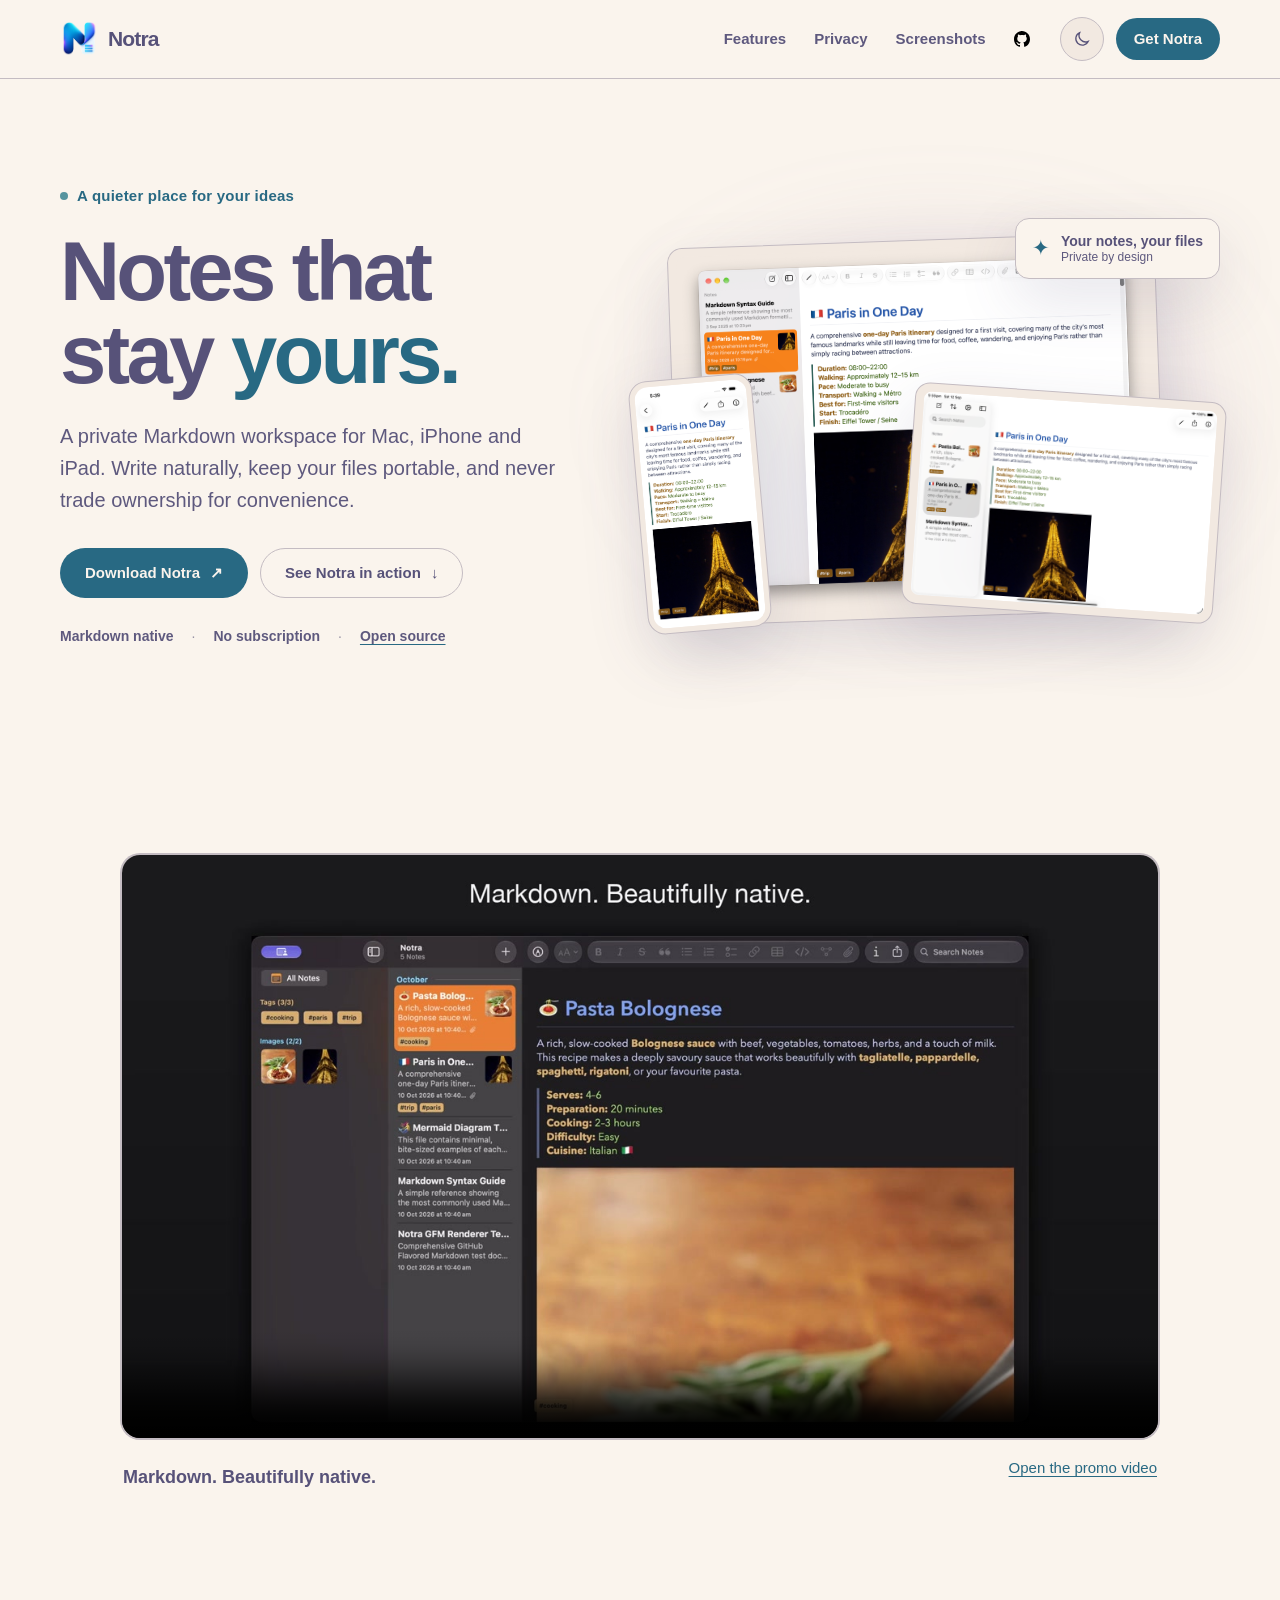
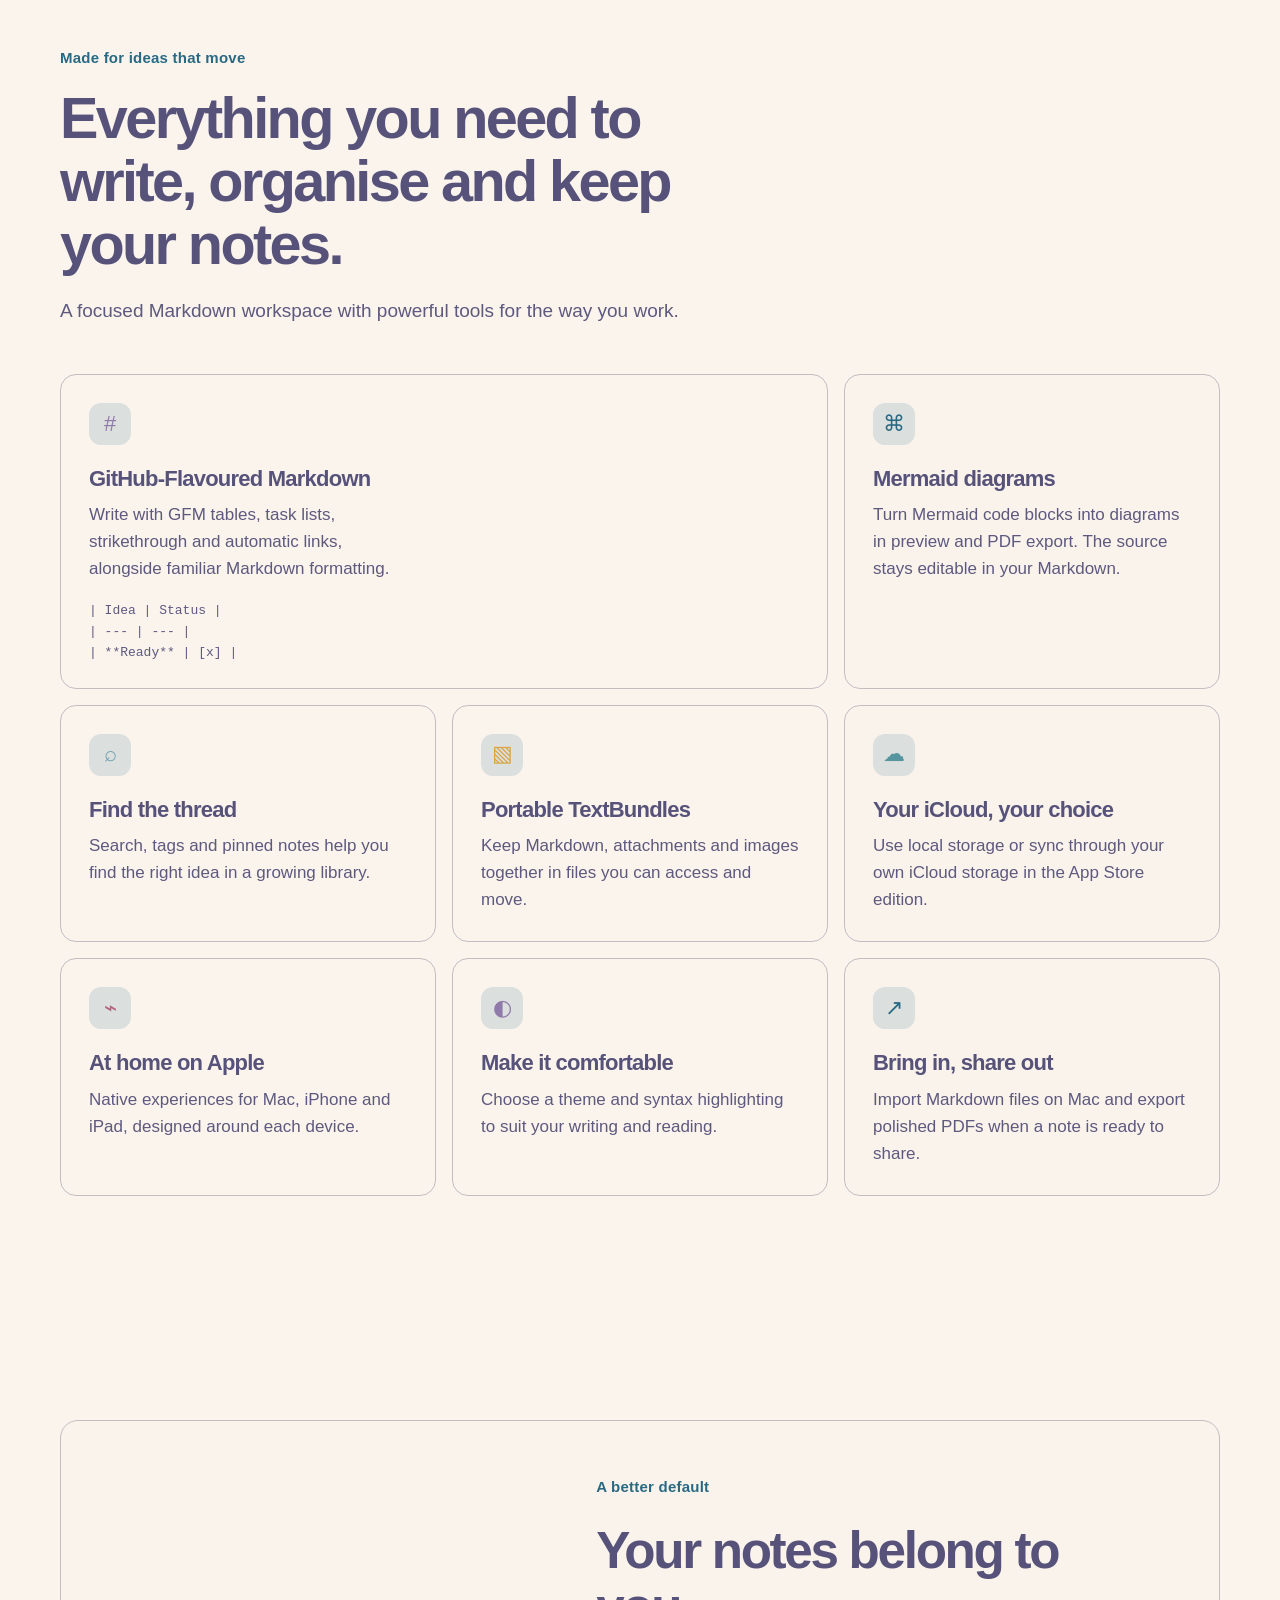
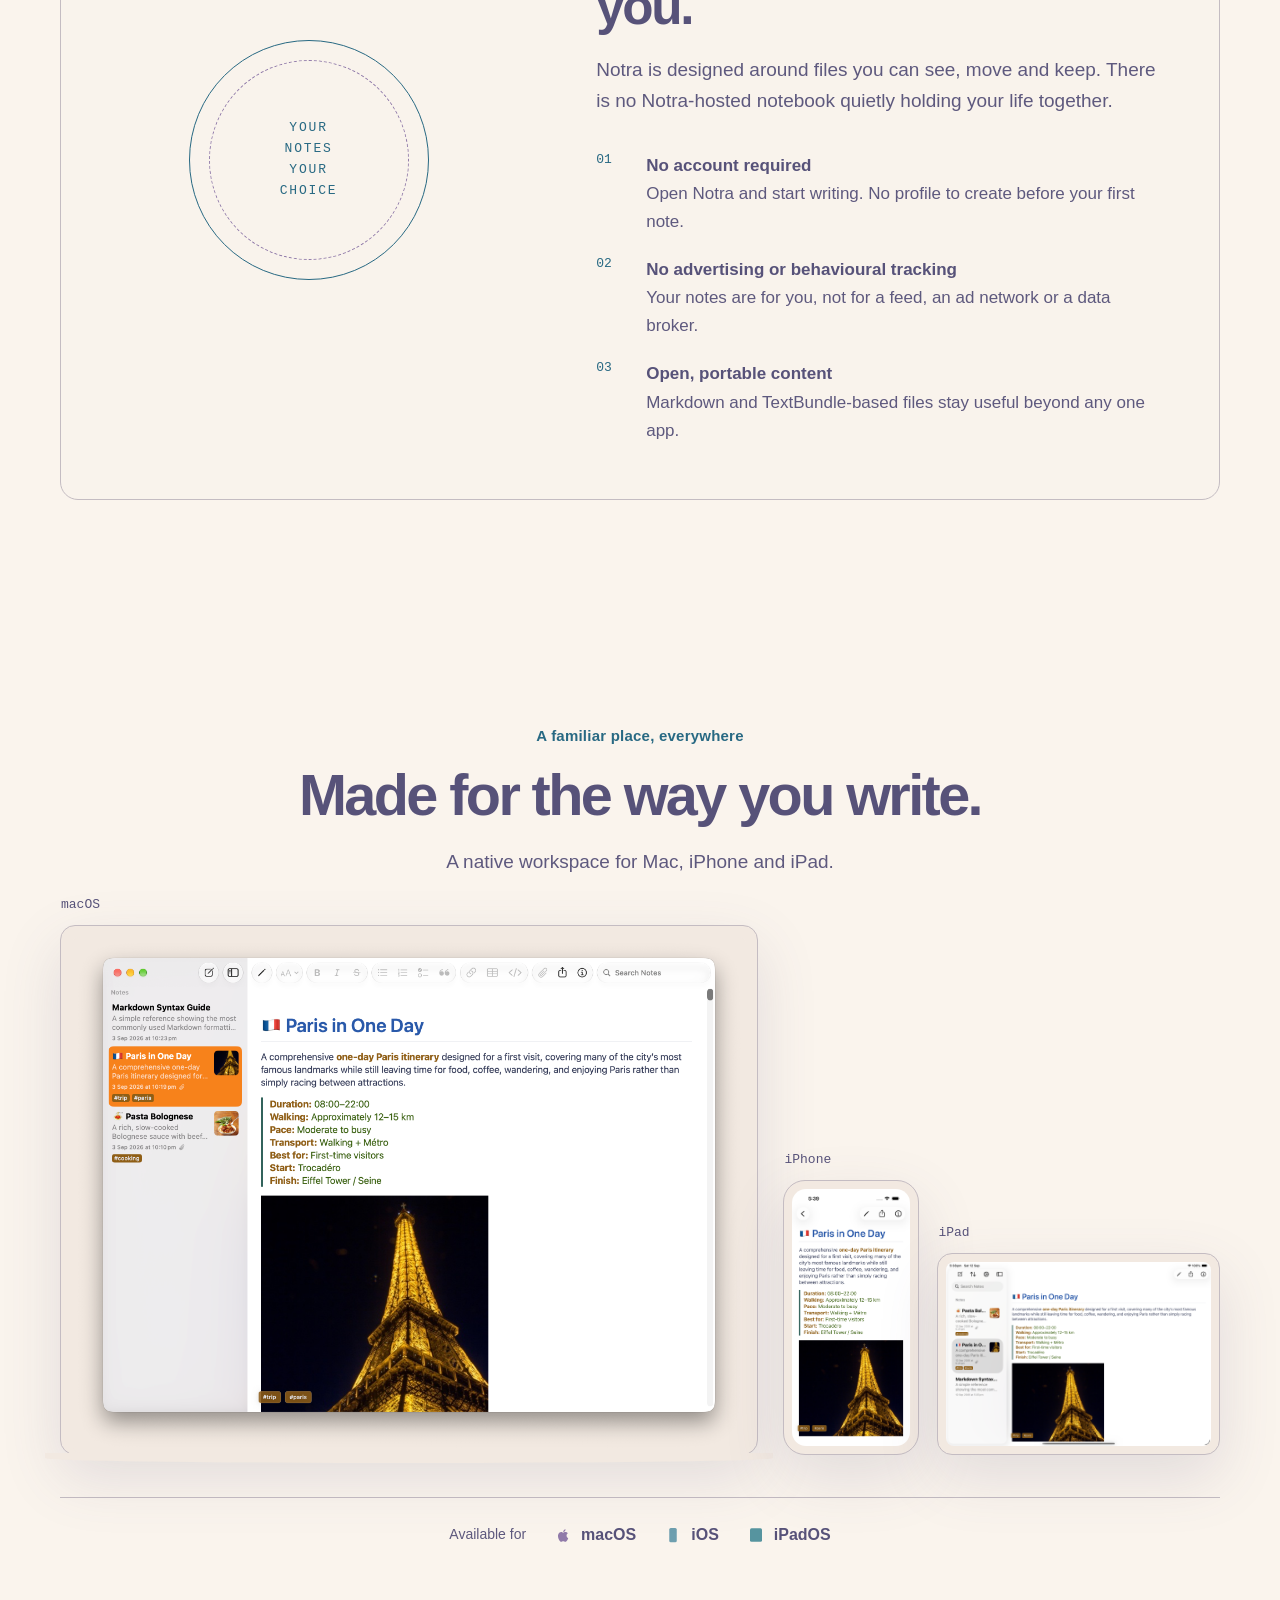
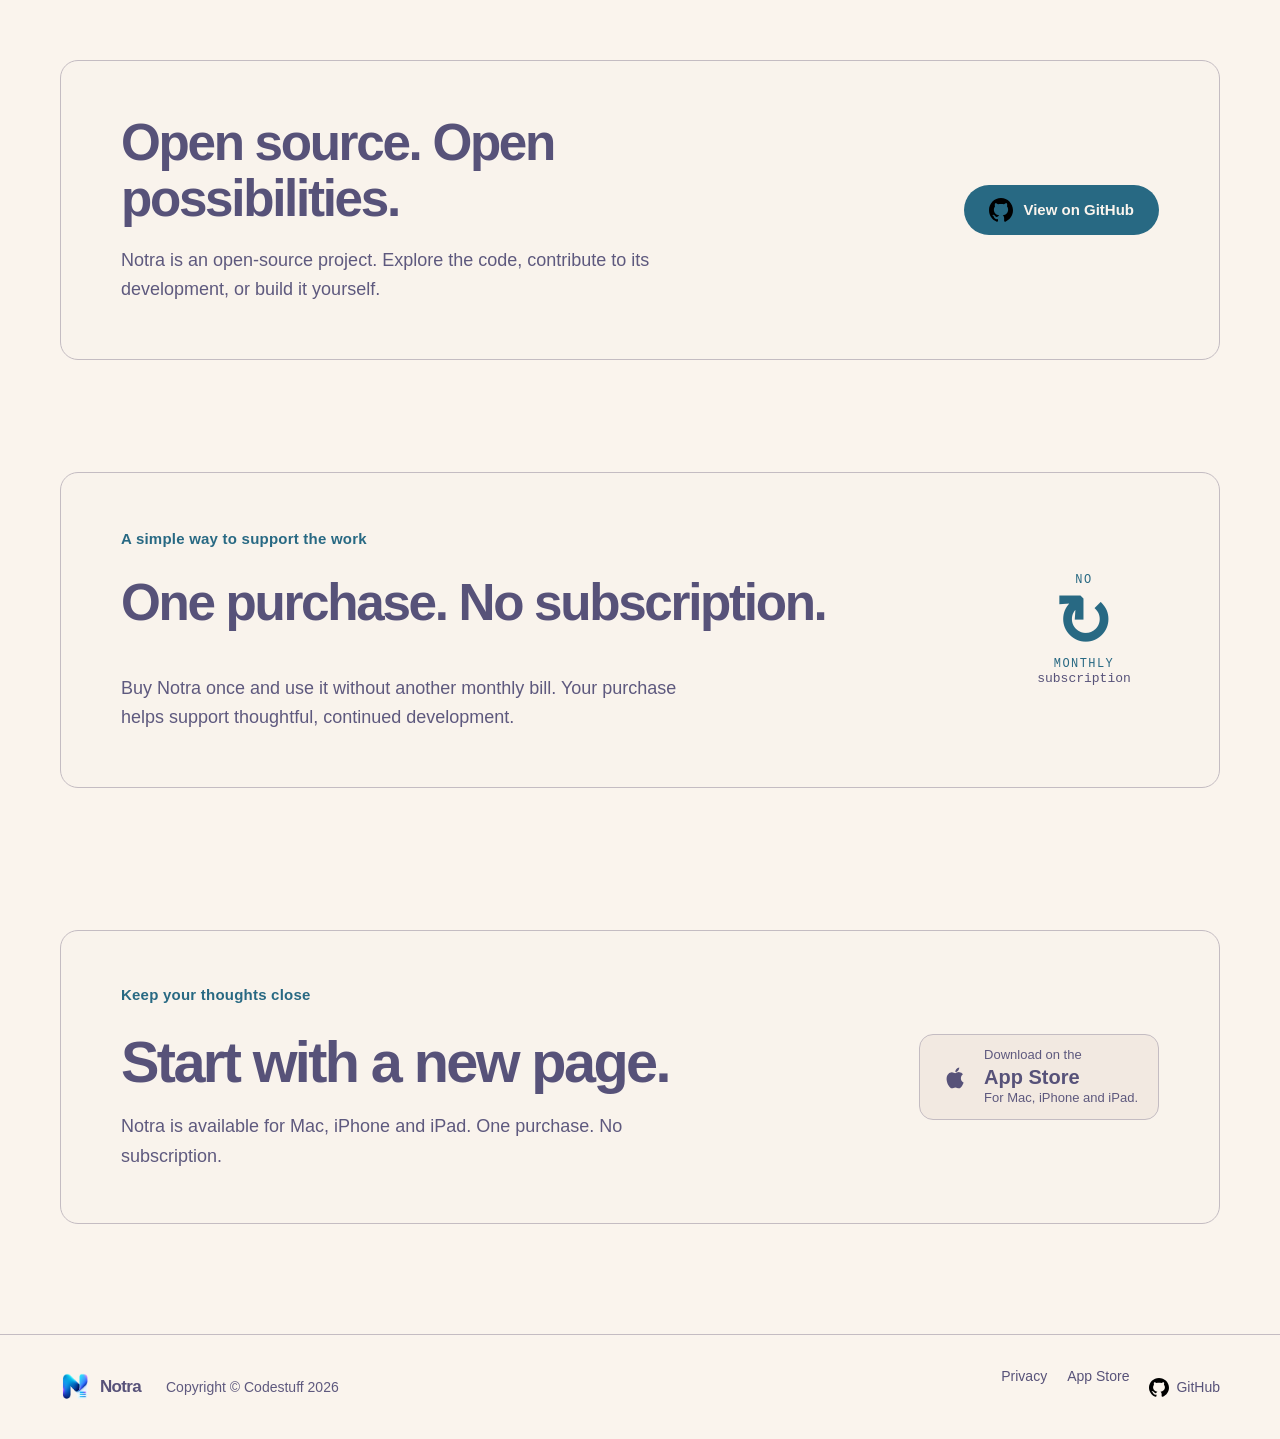
==== commit d273110c: "feat: match website screenshots to the selected theme - Add light-mode screenshots for Mac, iPhone a" ====
--- a/docs/index.html
+++ b/docs/index.html
@@ -17,7 +17,7 @@
     <div class="header-actions"><button class="theme-toggle" type="button" aria-label="Switch to light theme" aria-pressed="false"><svg class="theme-icon sun-icon" aria-hidden="true" viewBox="0 0 24 24"><circle cx="12" cy="12" r="4"></circle><path d="M12 2v2m0 16v2M4.93 4.93l1.42 1.42m11.3 11.3 1.42 1.42M2 12h2m16 0h2M4.93 19.07l1.42-1.42m11.3-11.3 1.42-1.42"></path></svg><svg class="theme-icon moon-icon" aria-hidden="true" viewBox="0 0 24 24"><path d="M20.4 15.1A8.7 8.7 0 0 1 8.9 3.6 8.7 8.7 0 1 0 20.4 15.1Z"></path></svg><span class="sr-only">Theme</span></button><a class="button button-small button-primary header-download" href="https://apps.apple.com/au/app/notra-markdown-notes/id6809414279">Get Notra</a><button class="menu-toggle" type="button" aria-label="Open navigation" aria-expanded="false" aria-controls="mobile-nav"><span></span><span></span><span></span></button></div>
   </div><nav id="mobile-nav" class="mobile-nav" aria-label="Mobile navigation" hidden><a href="#features">Features</a><a href="#privacy">Privacy</a><a href="#screenshots">Screenshots</a><a href="#open-source">Open source</a><a href="#download">Download</a></nav></header>
   <main id="main-content">
-    <section id="top" class="hero section-shell"><div class="container hero-grid"><div class="hero-copy"><p class="eyebrow"><span class="eyebrow-dot"></span> A quieter place for your ideas</p><h1>Notes that stay <span class="accent-text">yours.</span></h1><p class="hero-lede">A private Markdown workspace for Mac, iPhone and iPad. Write naturally, keep your files portable, and never trade ownership for convenience.</p><div class="hero-actions"><a class="button button-primary" href="https://apps.apple.com/au/app/notra-markdown-notes/id6809414279">Download Notra <span aria-hidden="true">↗</span></a><a class="button button-quiet" href="#demo">See Notra in action <span aria-hidden="true">↓</span></a></div><div class="hero-meta" aria-label="Notra highlights"><span><strong>Markdown native</strong></span><span><strong>No subscription</strong></span><span><a href="#open-source"><strong>Open source</strong></a></span></div></div><div class="hero-art" aria-label="Notra running on Mac, iPhone and iPad"><div class="hero-art-glow"></div><div class="hero-mac device-frame"><div class="device-screen"><img src="assets/screenshots/notra-macos.png" alt="Notra on Mac" width="3020" height="1924" fetchpriority="high"></div></div><div class="hero-tablet device-frame"><div class="device-screen"><img src="assets/screenshots/notra-ipad.png" alt="Notra on iPad" width="2360" height="1640"></div></div><div class="hero-phone device-frame"><div class="device-screen"><img src="assets/screenshots/notra-iphone.png" alt="Notra on iPhone" width="1206" height="2622"></div></div><div class="hero-note"><span class="hero-note-icon">✦</span><span><strong>Your notes, your files</strong><small>Private by design</small></span></div></div></div></section>
+    <section id="top" class="hero section-shell"><div class="container hero-grid"><div class="hero-copy"><p class="eyebrow"><span class="eyebrow-dot"></span> A quieter place for your ideas</p><h1>Notes that stay <span class="accent-text">yours.</span></h1><p class="hero-lede">A private Markdown workspace for Mac, iPhone and iPad. Write naturally, keep your files portable, and never trade ownership for convenience.</p><div class="hero-actions"><a class="button button-primary" href="https://apps.apple.com/au/app/notra-markdown-notes/id6809414279">Download Notra <span aria-hidden="true">↗</span></a><a class="button button-quiet" href="#demo">See Notra in action <span aria-hidden="true">↓</span></a></div><div class="hero-meta" aria-label="Notra highlights"><span><strong>Markdown native</strong></span><span><strong>No subscription</strong></span><span><a href="#open-source"><strong>Open source</strong></a></span></div></div><div class="hero-art" aria-label="Notra running on Mac, iPhone and iPad"><div class="hero-art-glow"></div><div class="hero-mac device-frame"><div class="device-screen"><img src="assets/screenshots/notra-macos.png" data-src-dark="assets/screenshots/notra-macos.png" data-src-light="assets/screenshots/notra-macos-light.png" alt="Notra on Mac" width="3020" height="1924" fetchpriority="high"></div></div><div class="hero-tablet device-frame"><div class="device-screen"><img src="assets/screenshots/notra-ipad.png" data-src-dark="assets/screenshots/notra-ipad.png" data-src-light="assets/screenshots/notra-ipad-light.png" alt="Notra on iPad" width="2360" height="1640"></div></div><div class="hero-phone device-frame"><div class="device-screen"><img src="assets/screenshots/notra-iphone.png" data-src-dark="assets/screenshots/notra-iphone.png" data-src-light="assets/screenshots/notra-iphone-light.png" alt="Notra on iPhone" width="1206" height="2622"></div></div><div class="hero-note"><span class="hero-note-icon">✦</span><span><strong>Your notes, your files</strong><small>Private by design</small></span></div></div></div></section>
     <section id="demo" class="section-shell demo-section"><div class="container"><figure class="promo-showcase"><div class="promo-frame"><video controls playsinline preload="metadata" width="1920" height="1080" poster="assets/video/notra-promo-poster.jpg" aria-label="Notra in action"><source src="assets/video/notra-promo.mp4" type="video/mp4">Your browser cannot play this video. <a href="assets/video/notra-promo.mp4">Open the promo video</a></video></div><figcaption><strong>Markdown. Beautifully native.</strong><a href="assets/video/notra-promo.mp4">Open the promo video</a></figcaption></figure></div></section>
     <section id="features" class="section-shell features-section"><div class="container"><div class="section-heading"><p class="eyebrow">Made for ideas that move</p><h2>Everything you need to write, organise and keep your notes.</h2><p>A focused Markdown workspace with powerful tools for the way you work.</p></div><div class="feature-grid">
       <article class="feature-card feature-card-large"><div class="feature-icon icon-violet">#</div><h3>GitHub-Flavoured Markdown</h3><p>Write with GFM tables, task lists, strikethrough and automatic links, alongside familiar Markdown formatting.</p><div class="mini-markdown"><span>| Idea | Status |</span><span>| --- | --- |</span><span>| **Ready** | [x] |</span></div></article>
@@ -51,7 +51,7 @@
         </div>
       </div>
     </section>
-    <section id="screenshots" class="section-shell screenshots-section"><div class="container"><div class="section-heading screenshots-heading"><p class="eyebrow">A familiar place, everywhere</p><h2>Made for the way you write.</h2><p>A native workspace for Mac, iPhone and iPad.</p></div><div class="device-showcase"><div class="device-frame mac-frame"><div class="device-label">macOS</div><div class="device-screen"><img src="assets/screenshots/notra-macos.png" alt="Notra on macOS" width="3020" height="1924" loading="lazy" decoding="async"></div><div class="device-base"></div></div><div class="mobile-devices"><div class="device-frame phone-frame"><div class="device-label">iPhone</div><div class="device-screen"><img src="assets/screenshots/notra-iphone.png" alt="Notra on iPhone" width="1206" height="2622" loading="lazy" decoding="async"></div></div><div class="device-frame tablet-frame"><div class="device-label">iPad</div><div class="device-screen"><img src="assets/screenshots/notra-ipad.png" alt="Notra on iPad" width="2360" height="1640" loading="lazy" decoding="async"></div></div></div></div><div class="supported-platforms"><p>Available for</p><div class="platforms-list"><span><svg aria-hidden="true" viewBox="0 0 24 24"><path d="M16.7 12.8c0-2 1.6-3 1.7-3.1a3.8 3.8 0 0 0-3-1.6c-1.3-.1-2.5.8-3.2.8-.7 0-1.7-.8-2.8-.8A4.2 4.2 0 0 0 6 10.3c-1.5 2.6-.4 6.5 1 8.6.7 1 1.5 2.1 2.6 2.1 1 0 1.4-.7 2.7-.7s1.7.7 2.8.7c1.2 0 1.9-1 2.6-2.1.8-1.2 1.2-2.4 1.2-2.5-.1 0-2.2-.9-2.2-3.6ZM14.6 6.7a3.3 3.3 0 0 0 .8-2.4 3.5 3.5 0 0 0-2.3 1.2c-.5.6-.9 1.5-.8 2.4.9.1 1.8-.4 2.3-1.2Z"></path></svg> macOS</span><span><svg aria-hidden="true" viewBox="0 0 24 24"><rect x="7" y="2.5" width="10" height="19" rx="2"></rect><path d="M10 18.5h4"></path></svg> iOS</span><span><svg aria-hidden="true" viewBox="0 0 24 24"><rect x="4" y="3" width="16" height="18" rx="2"></rect><path d="M10 18.2h4"></path></svg> iPadOS</span></div></div></div></section>
+    <section id="screenshots" class="section-shell screenshots-section"><div class="container"><div class="section-heading screenshots-heading"><p class="eyebrow">A familiar place, everywhere</p><h2>Made for the way you write.</h2><p>A native workspace for Mac, iPhone and iPad.</p></div><div class="device-showcase"><div class="device-frame mac-frame"><div class="device-label">macOS</div><div class="device-screen"><img src="assets/screenshots/notra-macos.png" data-src-dark="assets/screenshots/notra-macos.png" data-src-light="assets/screenshots/notra-macos-light.png" alt="Notra on macOS" width="3020" height="1924" loading="lazy" decoding="async"></div><div class="device-base"></div></div><div class="mobile-devices"><div class="device-frame phone-frame"><div class="device-label">iPhone</div><div class="device-screen"><img src="assets/screenshots/notra-iphone.png" data-src-dark="assets/screenshots/notra-iphone.png" data-src-light="assets/screenshots/notra-iphone-light.png" alt="Notra on iPhone" width="1206" height="2622" loading="lazy" decoding="async"></div></div><div class="device-frame tablet-frame"><div class="device-label">iPad</div><div class="device-screen"><img src="assets/screenshots/notra-ipad.png" data-src-dark="assets/screenshots/notra-ipad.png" data-src-light="assets/screenshots/notra-ipad-light.png" alt="Notra on iPad" width="2360" height="1640" loading="lazy" decoding="async"></div></div></div></div><div class="supported-platforms"><p>Available for</p><div class="platforms-list"><span><svg aria-hidden="true" viewBox="0 0 24 24"><path d="M16.7 12.8c0-2 1.6-3 1.7-3.1a3.8 3.8 0 0 0-3-1.6c-1.3-.1-2.5.8-3.2.8-.7 0-1.7-.8-2.8-.8A4.2 4.2 0 0 0 6 10.3c-1.5 2.6-.4 6.5 1 8.6.7 1 1.5 2.1 2.6 2.1 1 0 1.4-.7 2.7-.7s1.7.7 2.8.7c1.2 0 1.9-1 2.6-2.1.8-1.2 1.2-2.4 1.2-2.5-.1 0-2.2-.9-2.2-3.6ZM14.6 6.7a3.3 3.3 0 0 0 .8-2.4 3.5 3.5 0 0 0-2.3 1.2c-.5.6-.9 1.5-.8 2.4.9.1 1.8-.4 2.3-1.2Z"></path></svg> macOS</span><span><svg aria-hidden="true" viewBox="0 0 24 24"><rect x="7" y="2.5" width="10" height="19" rx="2"></rect><path d="M10 18.5h4"></path></svg> iOS</span><span><svg aria-hidden="true" viewBox="0 0 24 24"><rect x="4" y="3" width="16" height="18" rx="2"></rect><path d="M10 18.2h4"></path></svg> iPadOS</span></div></div></div></section>
     <section id="open-source" class="section-shell open-source-section"><div class="container"><div class="pricing-card open-source-panel"><div><h2>Open source. Open possibilities.</h2><p>Notra is an open-source project. Explore the code, contribute to its development, or build it yourself.</p></div><a class="button button-primary github-link" href="https://github.com/akopulko/notra"><img class="github-mark github-mark-light" src="assets/icons/github-mark-dark.svg" alt="" aria-hidden="true" width="98" height="96"><img class="github-mark github-mark-dark" src="assets/icons/github-mark-light.svg" alt="" aria-hidden="true" width="98" height="96">View on GitHub</a></div></div></section>
     <section class="section-shell pricing-section"><div class="container pricing-card"><div><p class="eyebrow">A simple way to support the work</p><h2>One purchase. No subscription.</h2><p>Buy Notra once and use it without another monthly bill. Your purchase helps support thoughtful, continued development.</p></div><div class="price-mark"><span>NO</span><strong>↻</strong><span>MONTHLY</span><small>subscription</small></div></div></section>
     <section id="download" class="section-shell download-section"><div class="container download-inner"><div class="download-copy"><p class="eyebrow">Keep your thoughts close</p><h2>Start with a new page.</h2><p>Notra is available for Mac, iPhone and iPad. One purchase. No subscription.</p></div><div class="store-buttons"><a class="store-button" href="https://apps.apple.com/au/app/notra-markdown-notes/id6809414279"><svg aria-hidden="true" viewBox="0 0 24 24"><path d="M16.7 12.8c0-2 1.6-3 1.7-3.1a3.8 3.8 0 0 0-3-1.6c-1.3-.1-2.5.8-3.2.8-.7 0-1.7-.8-2.8-.8A4.2 4.2 0 0 0 6 10.3c-1.5 2.6-.4 6.5 1 8.6.7 1 1.5 2.1 2.6 2.1 1 0 1.4-.7 2.7-.7s1.7.7 2.8.7c1.2 0 1.9-1 2.6-2.1.8-1.2 1.2-2.4 1.2-2.5-.1 0-2.2-.9-2.2-3.6ZM14.6 6.7a3.3 3.3 0 0 0 .8-2.4 3.5 3.5 0 0 0-2.3 1.2c-.5.6-.9 1.5-.8 2.4.9.1 1.8-.4 2.3-1.2Z"></path></svg><span><small>Download on the</small><strong>App Store</strong><em>For Mac, iPhone and iPad.</em></span></a></div></div></section>
